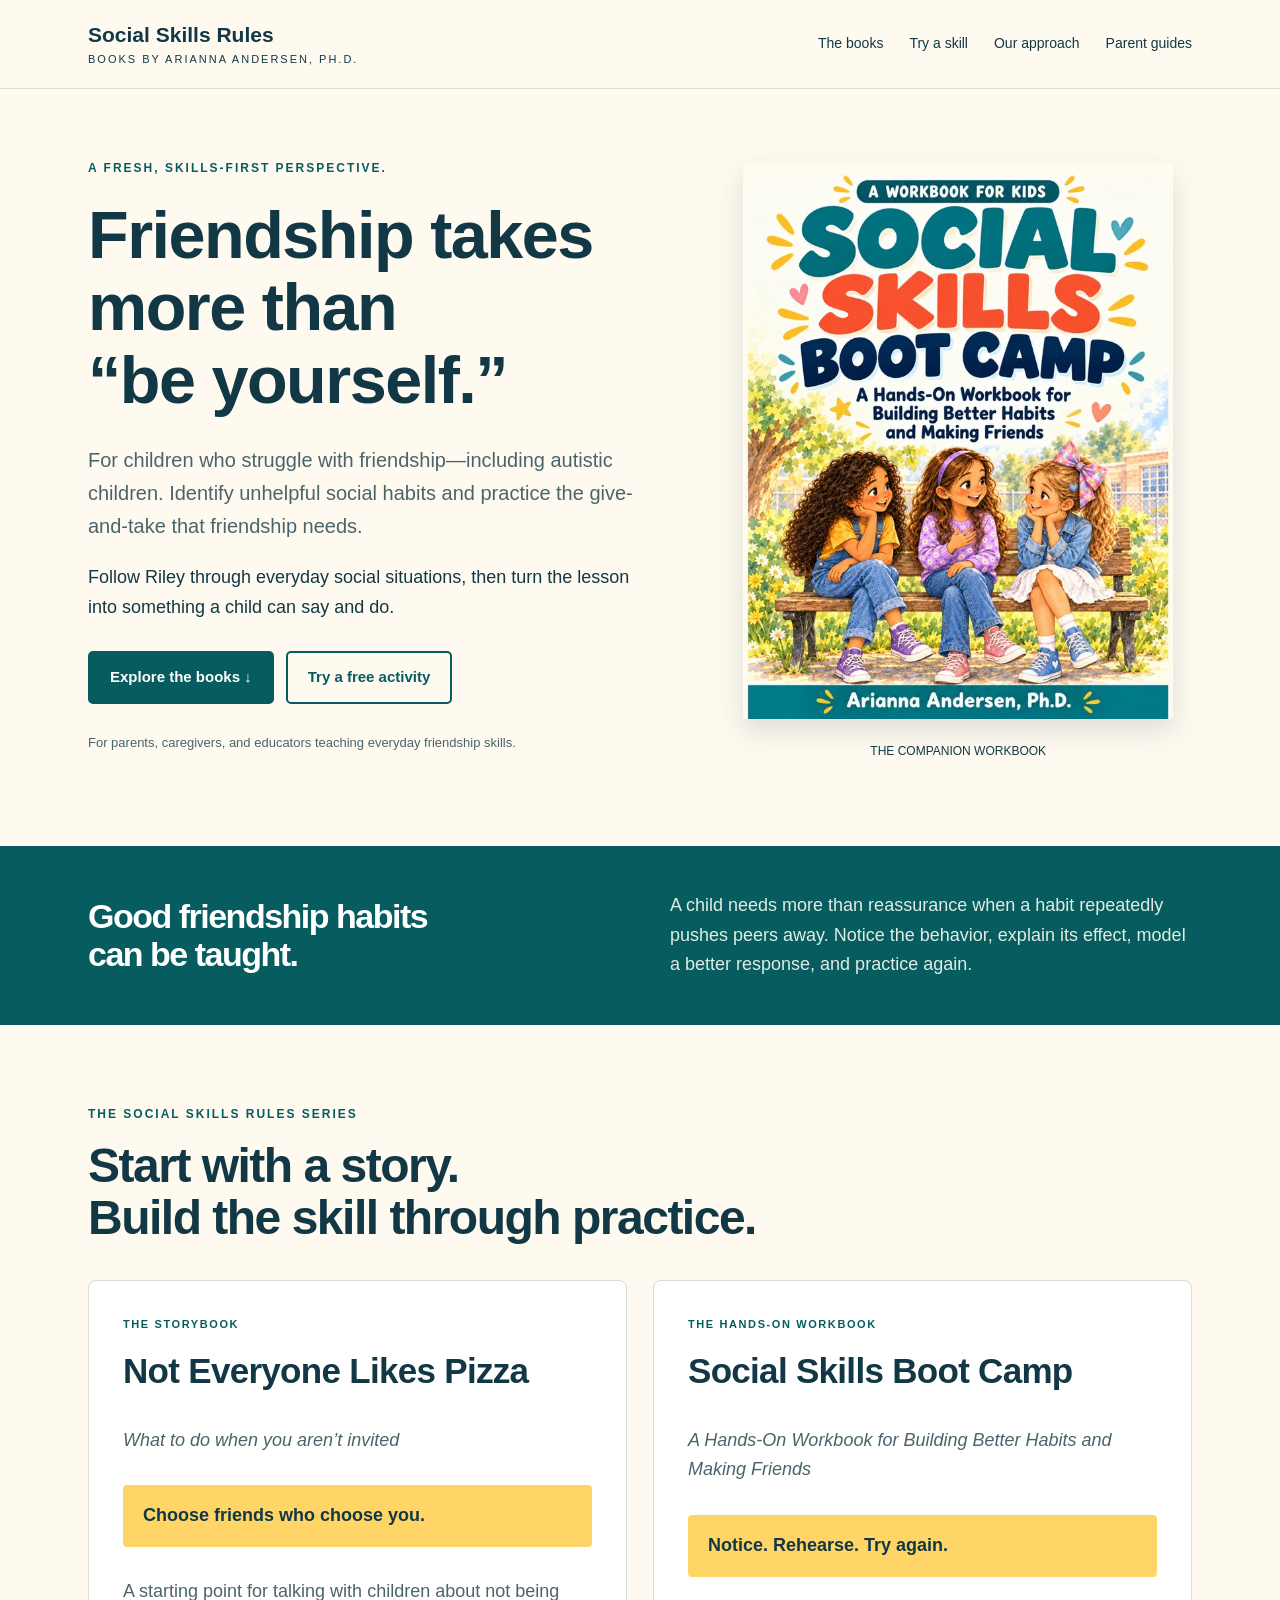
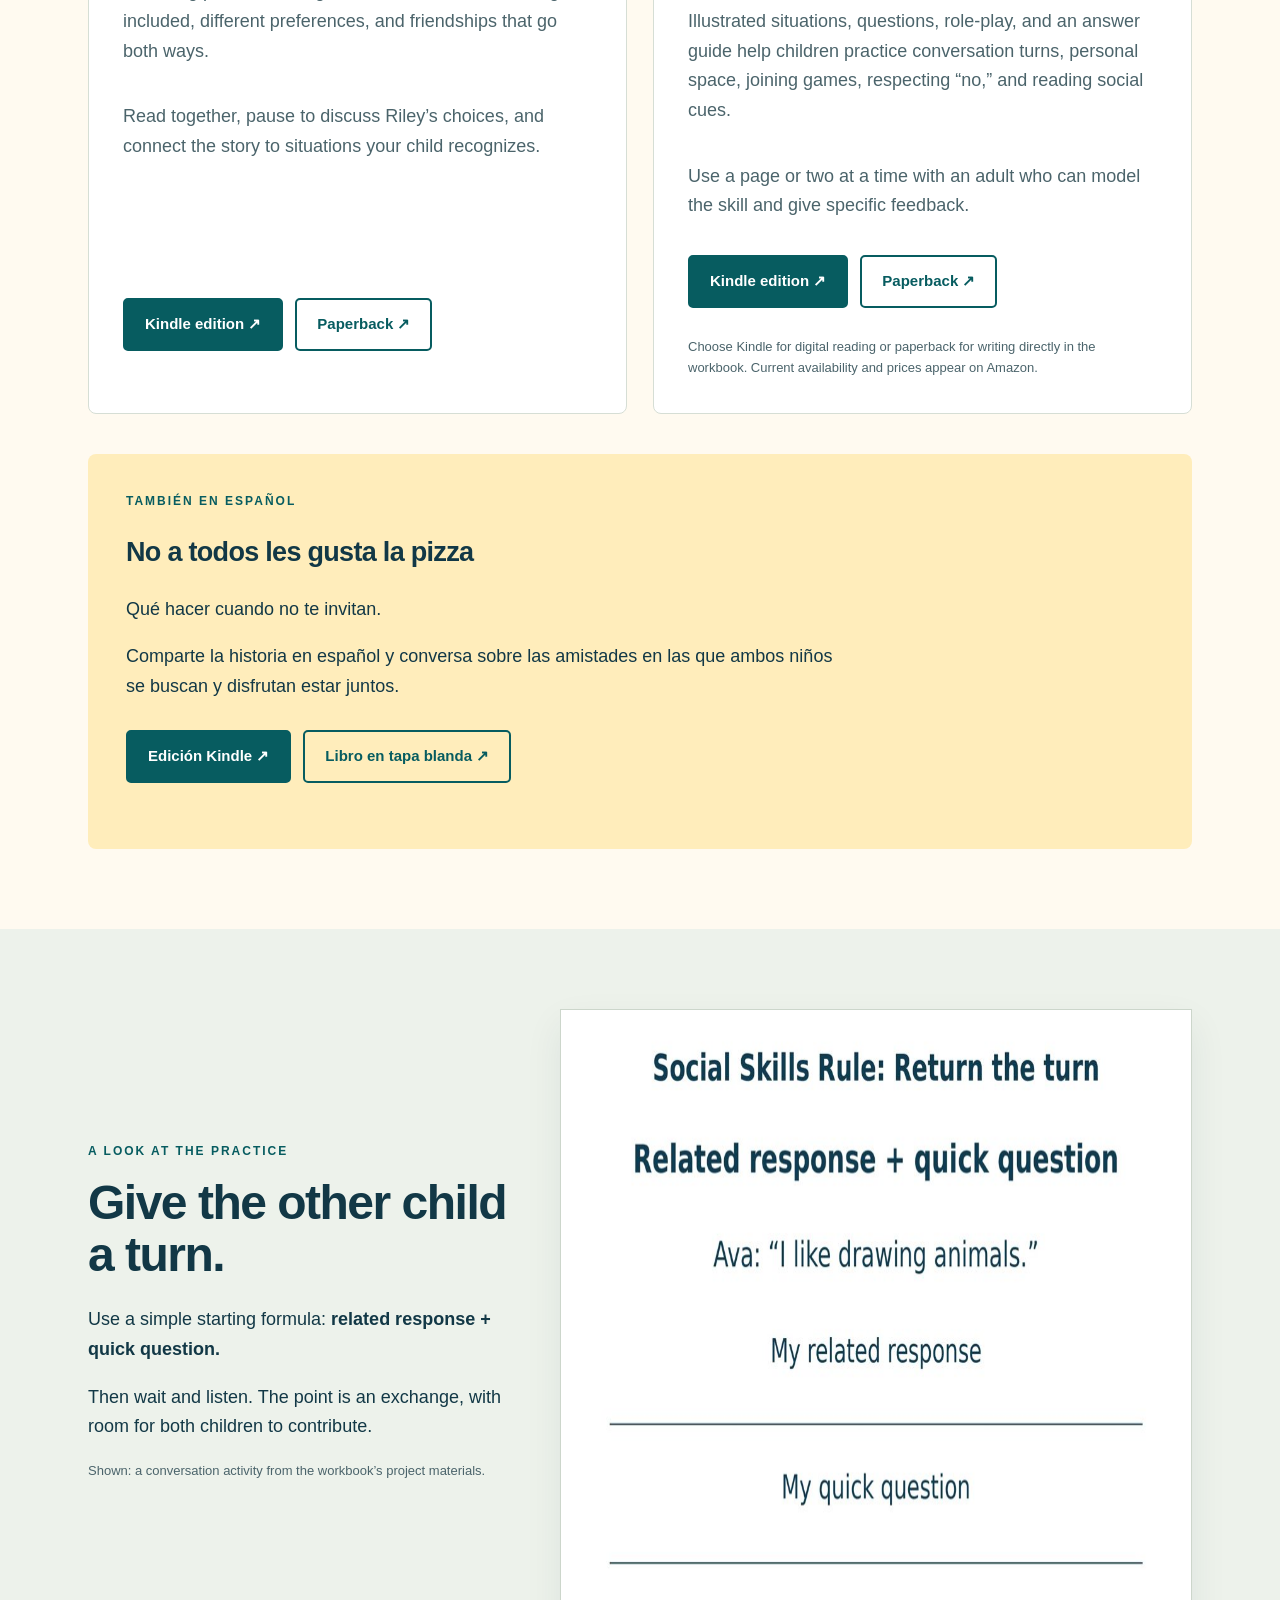
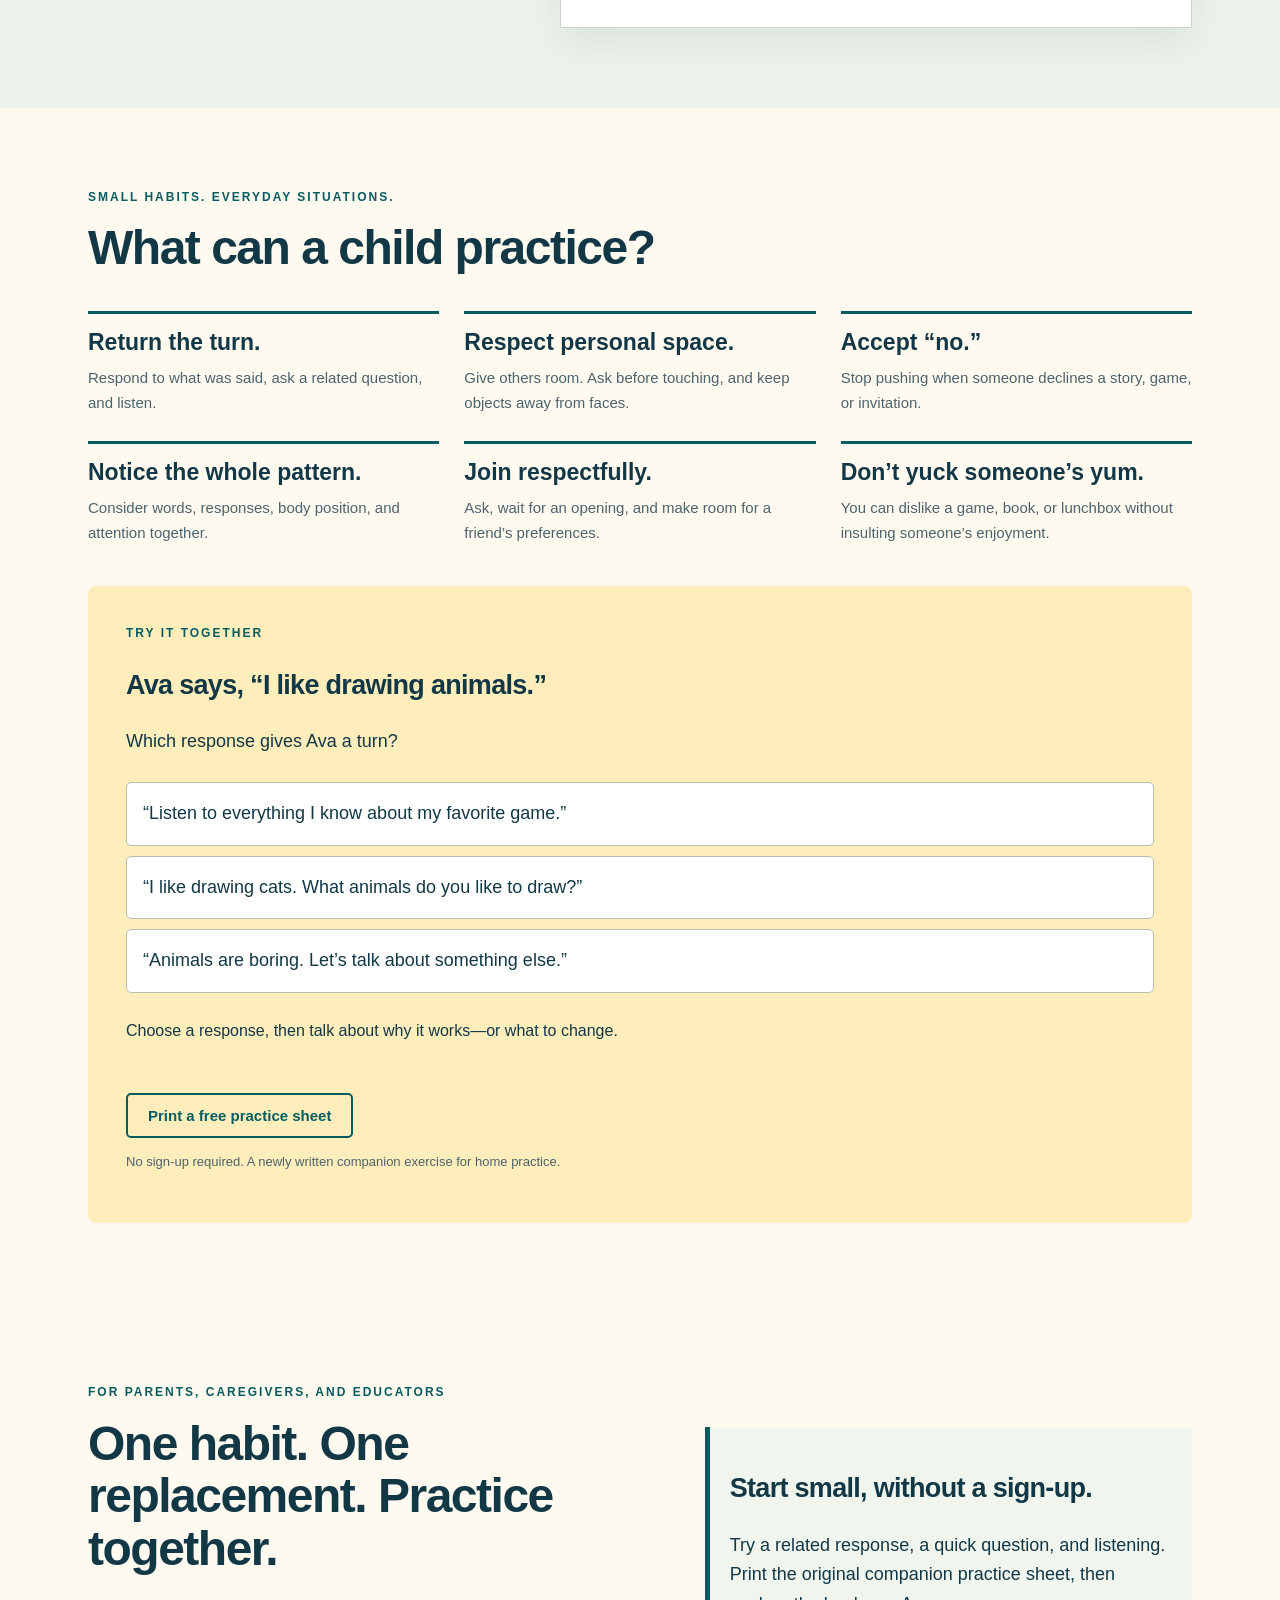
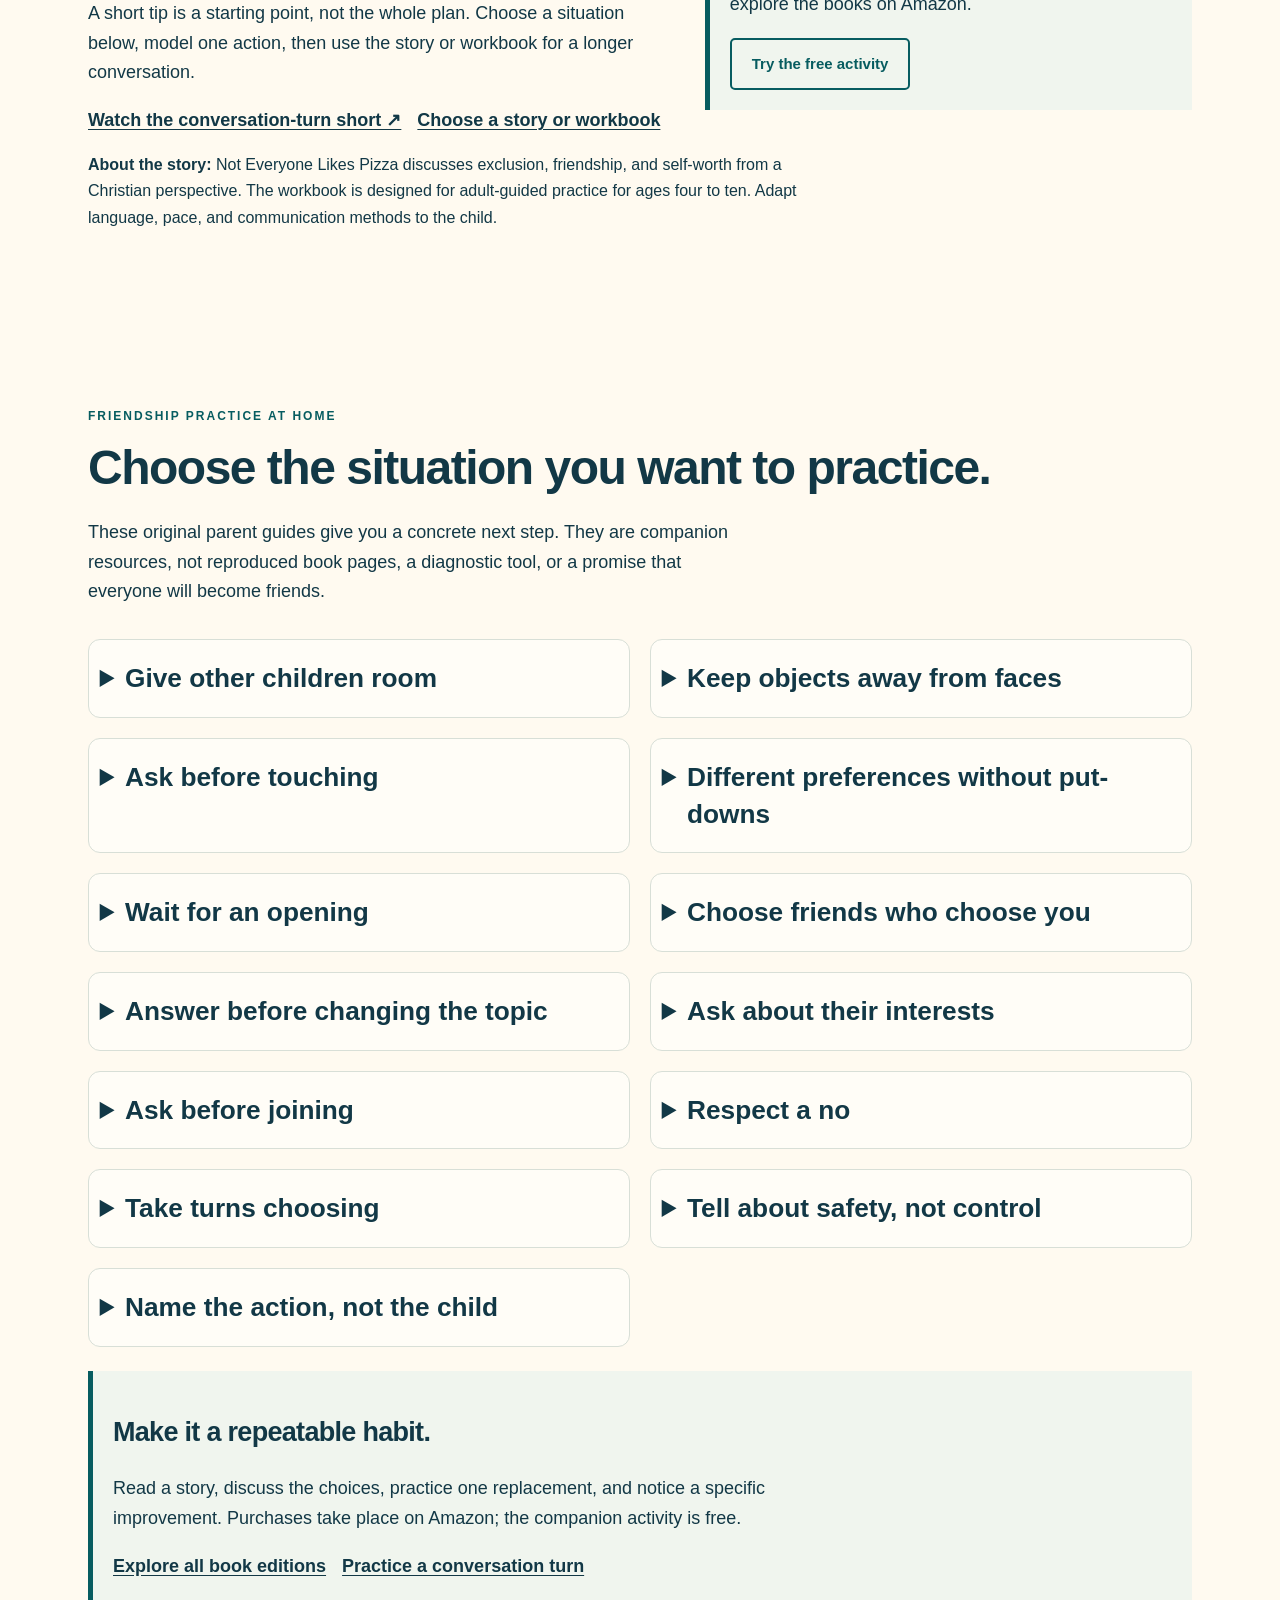
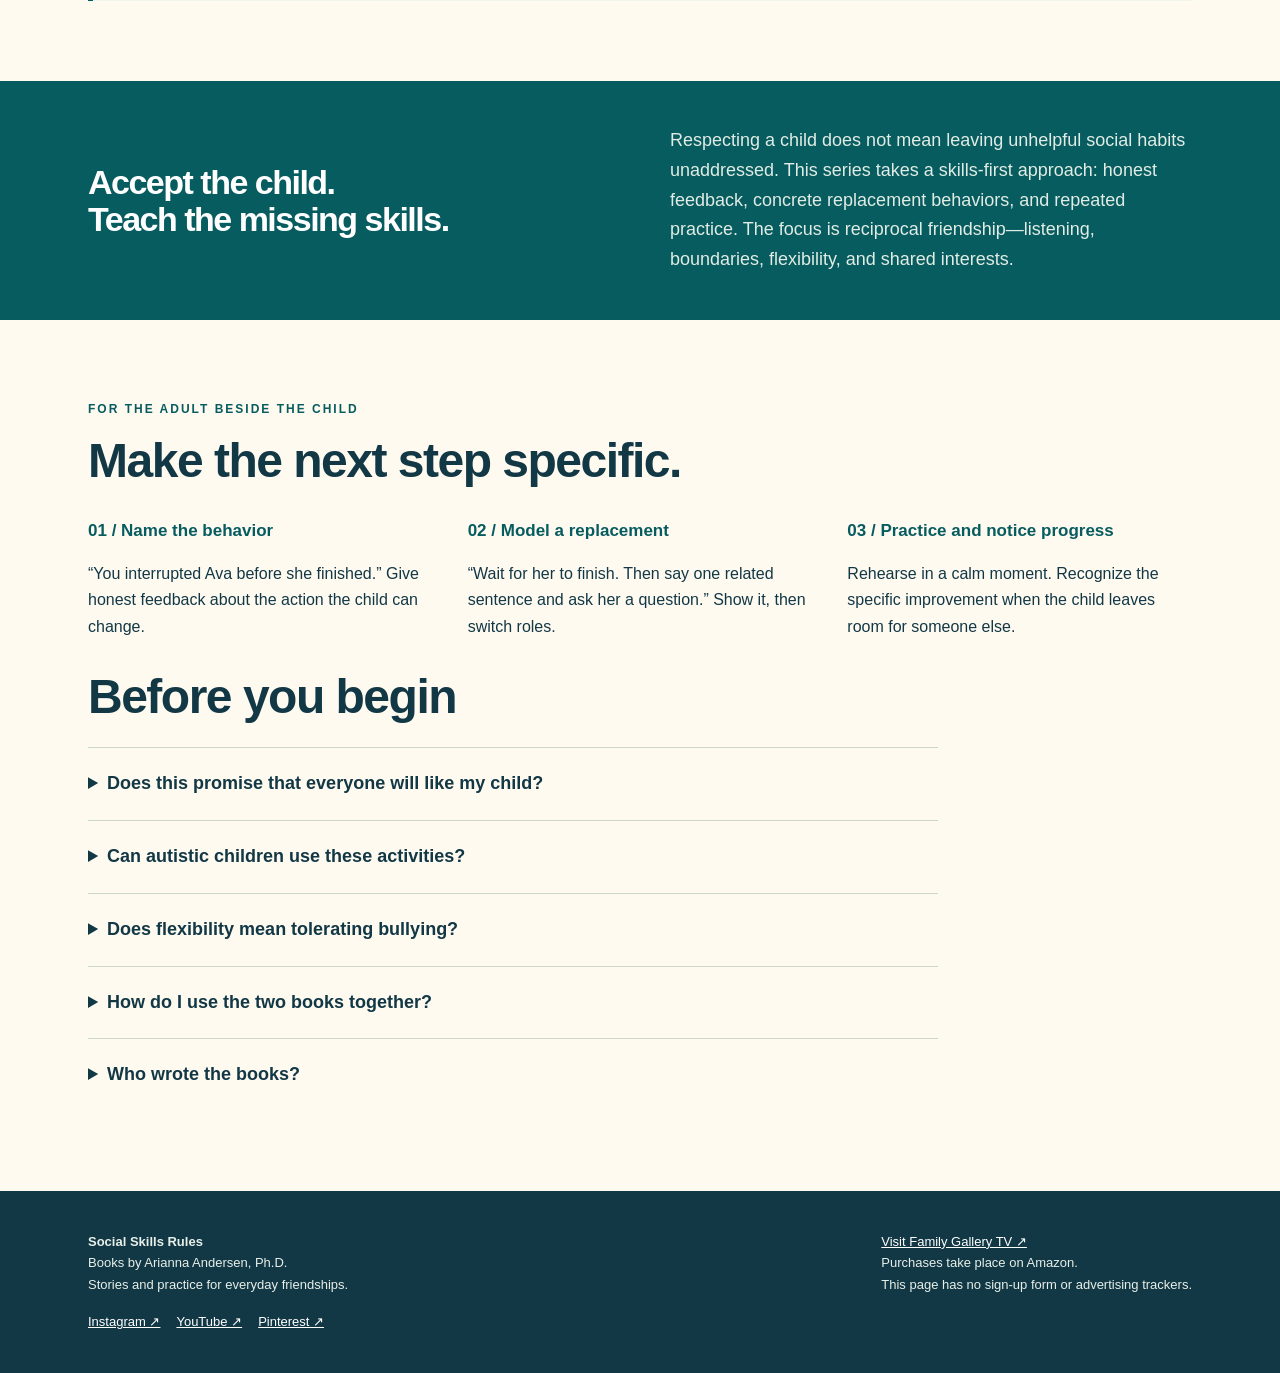
==== index.html @ 5ab5b6e1 "Migrate complete book website and campaign assets to GitHub Pages" ====
<!doctype html><html lang="en"><head><meta charset="utf-8"><meta name="viewport" content="width=device-width,initial-scale=1"><title>Social Skills Books &amp; Activities for Kids | Social Skills Rules</title><meta name="description" content="Friendship stories and practical social skills activities for families. Explore Not Everyone Likes Pizza, Social Skills Boot Camp, and free parent practice."><meta name="theme-color" content="#075c60"><style>
:root{--ink:#123846;--teal:#075c60;--paper:#fffaf0;--gold:#ffd568;--coral:#db5536;--muted:#4b646b}*{box-sizing:border-box}html{scroll-behavior:smooth;scroll-padding-top:90px}body{margin:0;background:var(--paper);color:var(--ink);font:18px/1.65 Arial,sans-serif}a{color:inherit}a:focus-visible,button:focus-visible,summary:focus-visible{outline:3px solid var(--coral);outline-offset:5px}.skip{position:absolute;top:-70px}.skip:focus{top:10px;background:white;z-index:5}header{border-bottom:1px solid #d8dfd7;background:var(--paper)}nav,.wrap{max-width:1160px;margin:auto;padding:0 28px}nav{display:flex;align-items:center;justify-content:space-between;gap:20px;min-height:88px}.brand{font-weight:800;text-decoration:none;font-size:21px;line-height:1.15}.brand small{display:block;font-size:11px;letter-spacing:2px;margin-top:6px;font-weight:400}.links{display:flex;gap:26px;font-size:14px}.links a{text-decoration:none}.hero{display:grid;grid-template-columns:1.1fr .9fr;gap:65px;align-items:center;padding-top:70px;padding-bottom:80px}.eyebrow{text-transform:uppercase;letter-spacing:2px;font-size:12px;font-weight:bold;color:var(--teal)}h1,h2,h3{line-height:1.09;letter-spacing:-1.5px}h1{font-size:clamp(45px,5.2vw,72px);margin:20px 0 28px;max-width:650px}h2{font-size:clamp(32px,4vw,48px);margin:15px 0 24px}h3{font-size:27px;letter-spacing:-.7px}p{max-width:720px}.intro{color:var(--muted);font-size:20px}.actions{display:flex;gap:12px;flex-wrap:wrap;margin:28px 0}.button{display:inline-block;background:var(--teal);color:white;border:2px solid var(--teal);border-radius:5px;padding:12px 20px;text-decoration:none;font-size:15px;font-weight:bold;cursor:pointer}.button.secondary{background:transparent;color:var(--teal)}.hero-art{width:100%;max-width:430px;justify-self:center;padding:0;background:transparent}.hero-art img{display:block;width:100%;height:auto;object-fit:contain;box-shadow:0 12px 28px #173d4726;border-radius:3px}.caption{font-size:12px;text-align:center;margin-top:23px}.band{background:var(--teal);color:white;padding:45px 0}.band .wrap{display:grid;grid-template-columns:1fr 1fr;gap:60px;align-items:center}.band h2{font-size:34px;margin:0}.band p{margin:0;color:#e1ece4}.section{padding-top:80px;padding-bottom:80px}.book-grid{display:grid;grid-template-columns:1fr 1fr;gap:26px;margin-top:36px}.book{background:white;border:1px solid #d6ded5;border-radius:8px;padding:34px;display:flex;flex-direction:column}.book .tag{font-size:11px;text-transform:uppercase;letter-spacing:1.6px;font-weight:bold;color:var(--teal)}.book h3{font-size:35px;margin:18px 0}.book p{color:var(--muted)}.book .actions{margin-top:auto;padding-top:16px}.note{font-size:13px;color:var(--muted)}.story-mark{background:var(--gold);border-radius:4px;padding:16px 20px;color:var(--ink);font-weight:bold;margin:12px 0}.preview{background:#edf2eb}.preview-grid{display:grid;grid-template-columns:.8fr 1.2fr;gap:50px;align-items:center}.preview img{width:100%;border:1px solid #ccd6cb;box-shadow:0 15px 35px #12384613}.rules{display:grid;grid-template-columns:repeat(3,1fr);gap:25px;margin-top:36px}.rule{border-top:3px solid var(--teal);padding-top:15px}.rule b{font-size:23px;line-height:1.2;display:block}.rule span{display:block;font-size:15px;color:var(--muted);margin-top:10px}.practice{background:#ffedbb;border-radius:8px;padding:38px;margin-top:40px}.choices{display:grid;gap:10px;margin:25px 0}.choices button{text-align:left;background:white;border:1px solid #b6bfae;border-radius:5px;padding:16px;color:var(--ink);font:inherit;cursor:pointer}.choices button[aria-pressed=true]{border:2px solid var(--teal);background:#eff7ee}.feedback{min-height:75px;font-size:16px;max-width:850px}.steps{display:grid;grid-template-columns:repeat(3,1fr);gap:35px;margin-top:30px}.steps strong{display:block;color:var(--teal);font-size:17px}.steps p{font-size:16px}.faq{max-width:850px}details{border-top:1px solid #cdd7cb;padding:21px 0}summary{font-weight:bold;cursor:pointer}details p{font-size:16px;color:var(--muted)}footer{background:#123846;color:#e8efe8;padding:40px 0;font-size:13px}footer a{color:white}.footer-row{display:flex;justify-content:space-between;gap:30px}.print-sheet{display:none}@media(max-width:760px){nav{min-height:90px;align-items:flex-start;padding-top:20px;padding-bottom:20px;flex-direction:column;gap:16px}.links{gap:20px}.hero{grid-template-columns:1fr;gap:40px;padding-top:38px;padding-bottom:50px}.hero-art{max-width:340px;margin:auto;padding:0}.band .wrap,.book-grid,.preview-grid,.steps{grid-template-columns:1fr;gap:25px}.rules{grid-template-columns:1fr 1fr}.section{padding-top:50px;padding-bottom:50px}.book{padding:26px}.practice{padding:24px}.footer-row{flex-direction:column}h1{font-size:47px}}@media(prefers-reduced-motion:reduce){html{scroll-behavior:auto}}@media print{body>*{display:none!important}.print-sheet{display:block!important;font-size:15px;color:black;padding:25px}.print-sheet h1{font-size:30px}.line{border-bottom:1px solid black;height:50px}.print-sheet h2{font-size:22px}}
</style><link rel="canonical" href="https://books.familygallerytv.com/">
<meta name="robots" content="index,follow,max-image-preview:large">
<meta property="og:type" content="website"><meta property="og:title" content="Social Skills Rules | Friendship books and practice">
<meta property="og:description" content="Stories, concrete friendship habits, and free adult-guided practice. Books by Arianna Andersen.">
<meta property="og:url" content="https://books.familygallerytv.com/">
<meta property="og:image" content="https://raw.githubusercontent.com/ArianaAnderson/the-family-gallery/main/book-series-site/assets/social-card.jpg">
<meta name="twitter:card" content="summary_large_image"><meta name="twitter:title" content="Social Skills Rules">
<meta name="twitter:description" content="Friendship stories, a hands-on workbook, and free practice for families.">
<meta name="twitter:image" content="https://raw.githubusercontent.com/ArianaAnderson/the-family-gallery/main/book-series-site/assets/social-card.jpg">
<script type="application/ld+json">{"@context":"https://schema.org","@graph":[{"@type":"CollectionPage","@id":"https://books.familygallerytv.com/#collection","url":"https://books.familygallerytv.com/","name":"Social Skills Rules","description":"Stories and adult-guided friendship practice by Arianna Andersen.","inLanguage":"en","hasPart":[{"@id":"https://books.familygallerytv.com/#story-book"},{"@id":"https://books.familygallerytv.com/#workbook-book"},{"@id":"https://books.familygallerytv.com/#spanish-book"}]},{"@type":"Person","@id":"https://books.familygallerytv.com/#author","name":"Arianna Andersen"},{"@type":"Book","@id":"https://books.familygallerytv.com/#story-book","name":"Not Everyone Likes Pizza: What to do when you aren’t invited","inLanguage":"en","author":{"@id":"https://books.familygallerytv.com/#author"},"url":"https://www.amazon.com/dp/B0HN8TX1Z5","isPartOf":{"@id":"https://books.familygallerytv.com/#collection"}},{"@type":"Book","@id":"https://books.familygallerytv.com/#workbook-book","name":"Social Skills Boot Camp","inLanguage":"en","author":{"@id":"https://books.familygallerytv.com/#author"},"url":"https://www.amazon.com/dp/B0HNTRT4DF","isPartOf":{"@id":"https://books.familygallerytv.com/#collection"}},{"@type":"Book","@id":"https://books.familygallerytv.com/#spanish-book","name":"No a todos les gusta la pizza: Qué hacer cuando no te invitan.","inLanguage":"es","author":{"@id":"https://books.familygallerytv.com/#author"},"url":"https://www.amazon.com/dp/B0HNCX178S","isPartOf":{"@id":"https://books.familygallerytv.com/#collection"}}]}</script><style>
 :root{--line:#d8dfd7;--white:#fffdf7;--campaign-small:clamp(.875rem,.8rem + .35vw,1rem);--campaign-base:clamp(1rem,.95rem + .25vw,1.125rem);--campaign-heading:clamp(1.2rem,1rem + .8vw,1.65rem);--campaign-gap:1.25rem}
 .guide-grid{display:grid;grid-template-columns:repeat(2,minmax(0,1fr));gap:var(--campaign-gap);margin-top:2rem}
 .parent-guide{border:1px solid var(--line);border-radius:12px;background:var(--white);padding:var(--campaign-gap);scroll-margin-top:7rem}
 .parent-guide summary{cursor:pointer;font-weight:800;font-size:var(--campaign-heading);line-height:1.4;list-style-position:outside;margin-left:1rem}
 .parent-guide p{font-size:var(--campaign-base);line-height:1.75}.guide-links{display:flex;gap:1rem;flex-wrap:wrap;align-items:center}
 .guide-links a{font-weight:700;text-decoration:underline;text-underline-offset:3px}.social-links{display:flex;gap:1rem;flex-wrap:wrap;margin-top:1rem}
 .discovery-intro{max-width:66ch}.discovery-panel{border-left:5px solid var(--teal);padding:1.25rem;background:#f0f5ee;margin-top:1.5rem}
 .faith-note{font-size:var(--campaign-small);line-height:1.65;margin-top:1rem}.guide-index{display:flex;gap:.6rem;flex-wrap:wrap;margin:1.5rem 0}
 .guide-index a{font-size:var(--campaign-small);text-decoration:underline}.video-resource{display:grid;grid-template-columns:1.2fr 1fr;gap:2rem;align-items:start}
 @media(max-width:700px){.guide-grid,.video-resource{grid-template-columns:1fr}.parent-guide{scroll-margin-top:2rem}}
 @media print{#parent-guides,#watch-practice,.social-links{display:none!important}}
 </style></head><body><a href="#main" class="skip">Skip to content</a><header><nav aria-label="Main navigation"><a href="#" class="brand">Social Skills Rules<small>BOOKS BY ARIANNA ANDERSEN, PH.D.</small></a><div class="links"><a href="#books">The books</a><a href="#practice">Try a skill</a><a href="#approach">Our approach</a><a href="#parent-guides">Parent guides</a></div></nav></header><main id="main"><div class="wrap hero"><div><div class="eyebrow">A fresh, skills-first perspective.</div><h1>Friendship takes<br>more than<br>“be yourself.”</h1><p class="intro">For children who struggle with friendship—including autistic children. Identify unhelpful social habits and practice the give-and-take that friendship needs.</p><p>Follow Riley through everyday social situations, then turn the lesson into something a child can say and do.</p><div class="actions"><a class="button" href="#books">Explore the books ↓</a><a class="button secondary" href="#practice">Try a free activity</a></div><p class="note">For parents, caregivers, and educators teaching everyday friendship skills.</p></div><div class="hero-art"><img src="[data-uri]" width="650" height="841" alt="Social Skills Boot Camp cover: Riley sits on a bench between two smiling friends."><div class="caption">THE COMPANION WORKBOOK</div></div></div><section class="band" aria-labelledby="belief"><div class="wrap"><h2 id="belief">Good friendship habits<br>can be taught.</h2><p>A child needs more than reassurance when a habit repeatedly pushes peers away. Notice the behavior, explain its effect, model a better response, and practice again.</p></div></section><section class="wrap section" id="books"><div class="eyebrow">The Social Skills Rules series</div><h2>Start with a story.<br>Build the skill through practice.</h2><div class="book-grid"><article class="book"><span class="tag">The storybook</span><h3>Not Everyone Likes Pizza</h3><p><em>What to do when you aren’t invited</em></p><div class="story-mark">Choose friends who choose you.</div><p>A starting point for talking with children about not being included, different preferences, and friendships that go both ways.</p><p>Read together, pause to discuss Riley’s choices, and connect the story to situations your child recognizes.</p><div class="actions"><a class="button" href="https://www.amazon.com/dp/B0HN83W1PB" target="_blank" rel="noopener">Kindle edition ↗</a><a class="button secondary" href="https://www.amazon.com/dp/B0HN8TX1Z5" target="_blank" rel="noopener">Paperback ↗</a></div></article><article class="book"><span class="tag">The hands-on workbook</span><h3>Social Skills Boot Camp</h3><p><em>A Hands-On Workbook for Building Better Habits and Making Friends</em></p><div class="story-mark">Notice. Rehearse. Try again.</div><p>Illustrated situations, questions, role-play, and an answer guide help children practice conversation turns, personal space, joining games, respecting “no,” and reading social cues.</p><p>Use a page or two at a time with an adult who can model the skill and give specific feedback.</p><div class="actions"><a class="button" href="https://www.amazon.com/dp/B0HNTVML7V" target="_blank" rel="noopener">Kindle edition ↗</a><a class="button secondary" href="https://www.amazon.com/dp/B0HNTRT4DF" target="_blank" rel="noopener">Paperback ↗</a></div><span class="note">Choose Kindle for digital reading or paperback for writing directly in the workbook. Current availability and prices appear on Amazon.</span></article></div><div class="practice" lang="es"><div class="eyebrow">También en español</div><h3>No a todos les gusta la pizza</h3><p>Qué hacer cuando no te invitan.</p><p>Comparte la historia en español y conversa sobre las amistades en las que ambos niños se buscan y disfrutan estar juntos.</p><div class="actions"><a class="button" href="https://www.amazon.com/dp/B0HN8VNMPP" target="_blank" rel="noopener">Edición Kindle ↗</a><a class="button secondary" href="https://www.amazon.com/dp/B0HNCX178S" target="_blank" rel="noopener">Libro en tapa blanda ↗</a></div></div></section><section class="preview section"><div class="wrap preview-grid"><div><div class="eyebrow">A look at the practice</div><h2>Give the other child a turn.</h2><p>Use a simple starting formula: <strong>related response + quick question.</strong></p><p>Then wait and listen. The point is an exchange, with room for both children to contribute.</p><p class="note">Shown: a conversation activity from the workbook’s project materials.</p></div><img src="[data-uri]" width="1000" height="619" loading="lazy" alt="Conversation worksheet asks the child to give a related response and a quick question after Ava says she likes drawing animals."></div></section><section class="wrap section" id="practice"><div class="eyebrow">Small habits. Everyday situations.</div><h2>What can a child practice?</h2><div class="rules"><div class="rule"><b>Return the turn.</b><span>Respond to what was said, ask a related question, and listen.</span></div><div class="rule"><b>Respect personal space.</b><span>Give others room. Ask before touching, and keep objects away from faces.</span></div><div class="rule"><b>Accept “no.”</b><span>Stop pushing when someone declines a story, game, or invitation.</span></div><div class="rule"><b>Notice the whole pattern.</b><span>Consider words, responses, body position, and attention together.</span></div><div class="rule"><b>Join respectfully.</b><span>Ask, wait for an opening, and make room for a friend’s preferences.</span></div><div class="rule"><b>Don’t yuck someone’s yum.</b><span>You can dislike a game, book, or lunchbox without insulting someone’s enjoyment.</span></div></div><div class="practice"><div class="eyebrow">Try it together</div><h3>Ava says, “I like drawing animals.”</h3><p>Which response gives Ava a turn?</p><div class="choices" role="group" aria-label="Choose Riley’s response"><button data-answer="0" aria-pressed="false">“Listen to everything I know about my favorite game.”</button><button data-answer="1" aria-pressed="false">“I like drawing cats. What animals do you like to draw?”</button><button data-answer="2" aria-pressed="false">“Animals are boring. Let’s talk about something else.”</button></div><div class="feedback" aria-live="polite">Choose a response, then talk about why it works—or what to change.</div><button class="button secondary" id="print">Print a free practice sheet</button><p class="note">No sign-up required. A newly written companion exercise for home practice.</p></div></section><section class="wrap section" id="watch-practice"><div class="eyebrow">For parents, caregivers, and educators</div><div class="video-resource"><div><h2>One habit. One replacement. Practice together.</h2><p>A short tip is a starting point, not the whole plan. Choose a situation below, model one action, then use the story or workbook for a longer conversation.</p><div class="guide-links"><a href="https://youtube.com/shorts/lOI_0Uhje9Y" target="_blank" rel="noopener">Watch the conversation-turn short ↗</a><a href="#books">Choose a story or workbook</a></div></div><div class="discovery-panel"><h3>Start small, without a sign-up.</h3><p>Try a related response, a quick question, and listening. Print the original companion practice sheet, then explore the books on Amazon.</p><a class="button secondary" href="#practice">Try the free activity</a></div></div><p class="faith-note"><strong>About the story:</strong> Not Everyone Likes Pizza discusses exclusion, friendship, and self-worth from a Christian perspective. The workbook is designed for adult-guided practice for ages four to ten. Adapt language, pace, and communication methods to the child.</p></section>
<section class="wrap section" id="parent-guides"><div class="eyebrow">Friendship practice at home</div><h2>Choose the situation you want to practice.</h2><p class="discovery-intro">These original parent guides give you a concrete next step. They are companion resources, not reproduced book pages, a diagnostic tool, or a promise that everyone will become friends.</p><div class="guide-grid"><details class="parent-guide" id="habit-personal-space"><summary>Give other children room</summary><p>A child may be excited to join a conversation and not notice how close they have moved. Start with one concrete action: step back and leave comfortable room. Ask the other person whether the distance is okay, and respect their answer. Practice with an adult rather than waiting until another child is upset. Different people need different amounts of space; the goal is responding respectfully, not measuring everyone against one rigid distance.</p><p><strong>Practice one action:</strong> Step back and leave comfortable room. If they move away, respect the extra space.</p><div class="guide-links"><a href="#practice">Try the free practice activity</a><a href="https://www.amazon.com/dp/B0HNTRT4DF" target="_blank" rel="noopener">Explore the workbook on Amazon ↗</a></div></details><details class="parent-guide" id="habit-objects-away-from-faces"><summary>Keep objects away from faces</summary><p>When children are excited to share, the object can arrive before the question. Rehearse a different sequence: keep the object back, ask whether the other person wants to see it, and pause. An adult can model both an interested answer and a polite refusal. Respect either response. For objects that could hurt or startle someone, put safety first and get adult help when needed.</p><p><strong>Practice one action:</strong> Hold it at a comfortable distance. Ask if they want to see it, then wait.</p><div class="guide-links"><a href="#practice">Try the free practice activity</a><a href="https://www.amazon.com/dp/B0HNTRT4DF" target="_blank" rel="noopener">Explore the workbook on Amazon ↗</a></div></details><details class="parent-guide" id="habit-ask-before-touching"><summary>Ask before touching</summary><p>Friendly intentions do not remove another person’s choice about touch. Practice asking before a hug, holding hands, or touching belongings that someone is using. Model accepting either answer without arguing. Offer an alternative greeting such as a wave, and make clear that the child’s own boundary matters too. The exercise is about consent and respect, not persuading someone to accept contact.</p><p><strong>Practice one action:</strong> Ask before touching and respect the answer. A wave or a hello can be enough.</p><div class="guide-links"><a href="#practice">Try the free practice activity</a><a href="https://www.amazon.com/dp/B0HNTRT4DF" target="_blank" rel="noopener">Explore the workbook on Amazon ↗</a></div></details><details class="parent-guide" id="habit-different-preferences"><summary>Different preferences without put-downs</summary><p>Having different preferences is ordinary. Putting down another person’s enjoyment is a different action. Compare “That is not my favorite” with “That is stupid,” then ask how each might feel. Practice one respectful response and one genuine question. Do not make a child pretend to enjoy something; the replacement is respectful curiosity and taking turns, not forced agreement.</p><p><strong>Practice one action:</strong> State your preference without insulting theirs. Ask what they like about it.</p><div class="guide-links"><a href="#practice">Try the free practice activity</a><a href="https://www.amazon.com/dp/B0HNTRT4DF" target="_blank" rel="noopener">Explore the workbook on Amazon ↗</a></div></details><details class="parent-guide" id="habit-waiting-to-speak"><summary>Wait for an opening</summary><p>A child can have an interesting idea and still need to wait for an opening. Model a short pause, a response related to the current topic, and a request for a turn. Keep the first practice brief and let the adult demonstrate mistakes too. Distinguish ordinary conversation from urgent needs: danger, pain, or a safety concern should not wait for a perfect opening.</p><p><strong>Practice one action:</strong> Pause until they finish, respond to what they said, and then ask for a turn.</p><div class="guide-links"><a href="#practice">Try the free practice activity</a><a href="https://www.amazon.com/dp/B0HNTRT4DF" target="_blank" rel="noopener">Explore the workbook on Amazon ↗</a></div></details><details class="parent-guide" id="habit-reciprocal-friendships"><summary>Choose friends who choose you</summary><p>Start by listening to the hurt instead of rushing to fix it. One missed invitation does not tell the whole story, so look at repeated patterns: shared invitations, willing play, listening, and care. Help the child consider another willing friend or a safe activity. Not Everyone Likes Pizza approaches exclusion and self-worth from a Christian perspective. Repeated cruelty, threats, or bullying require responsible adult support.</p><p><strong>Practice one action:</strong> Notice willing friends and put effort into relationships that go both ways.</p><div class="guide-links"><a href="#practice">Try the free practice activity</a><a href="https://www.amazon.com/dp/B0HN8TX1Z5" target="_blank" rel="noopener">Explore the story on Amazon ↗</a></div></details><details class="parent-guide" id="habit-answer-the-question"><summary>Answer before changing the topic</summary><p>A related question is useful only if there is also room to answer it. Model responding to what the other person actually asked before introducing another topic. Switch roles, and let the child choose how to communicate. Keep feedback specific: “You answered my question” or “You stayed with what I said.” There can be several helpful responses, not one script to memorize.</p><p><strong>Practice one action:</strong> Answer what was asked, add a related response, and leave room for another turn.</p><div class="guide-links"><a href="#practice">Try the free practice activity</a><a href="https://www.amazon.com/dp/B0HNTRT4DF" target="_blank" rel="noopener">Explore the workbook on Amazon ↗</a></div></details><details class="parent-guide" id="habit-ask-about-their-interests"><summary>Ask about their interests</summary><p>A child does not need to share every interest to show curiosity. Choose one detail the other person mentioned, ask a genuine question, and listen. Model a related response rather than a rapid series of questions. Take turns choosing the topic so both people’s interests matter. This practice supports participation without demanding a single personality or performance style.</p><p><strong>Practice one action:</strong> Ask about their interest, listen to the answer, and respond before switching topics.</p><div class="guide-links"><a href="#practice">Try the free practice activity</a><a href="https://www.amazon.com/dp/B0HNTRT4DF" target="_blank" rel="noopener">Explore the workbook on Amazon ↗</a></div></details><details class="parent-guide" id="habit-join-a-game"><summary>Ask before joining</summary><p>Practice the whole sequence, not just the opener: ask to join, wait, and find out how the game is being played. An invitation is not permission to take over the rules. Model accepting a no without repeated pressure and looking for another safe activity or willing playmate. Adults should address bullying and unsafe exclusion rather than asking a child to solve every problem alone.</p><p><strong>Practice one action:</strong> Ask to join, wait for the answer, and learn the game’s rules if invited.</p><div class="guide-links"><a href="#practice">Try the free practice activity</a><a href="https://www.amazon.com/dp/B0HNTRT4DF" target="_blank" rel="noopener">Explore the workbook on Amazon ↗</a></div></details><details class="parent-guide" id="habit-respect-no"><summary>Respect a no</summary><p>Use a calm role-play with an adult. One person offers a game; the other politely declines. Rehearse a simple acceptance and another option, then switch roles. Make it clear that respecting a no is different from tolerating threats or unsafe treatment. Children can have boundaries themselves and ask responsible adults for help when needed.</p><p><strong>Practice one action:</strong> Accept the answer and choose another option rather than trying to wear them down.</p><div class="guide-links"><a href="#practice">Try the free practice activity</a><a href="https://www.amazon.com/dp/B0HNTRT4DF" target="_blank" rel="noopener">Explore the workbook on Amazon ↗</a></div></details><details class="parent-guide" id="habit-flexible-play"><summary>Take turns choosing</summary><p>Choose two safe activities that both people are willing to consider. Practice making a shared plan or taking turns selecting one. An adult can model changing a plan and calmly hearing a different preference. Do not frame flexibility as doing anything someone asks: health, safety, sensory needs, and personal boundaries remain important. The useful skill is shared decision-making, not forced agreement.</p><p><strong>Practice one action:</strong> Offer safe choices and take turns choosing together.</p><div class="guide-links"><a href="#practice">Try the free practice activity</a><a href="https://www.amazon.com/dp/B0HNTRT4DF" target="_blank" rel="noopener">Explore the workbook on Amazon ↗</a></div></details><details class="parent-guide" id="habit-get-adult-help"><summary>Tell about safety, not control</summary><p>Teach this distinction carefully. The goal is not to silence children or make them responsible for sorting out harm alone. Danger, threats, bullying, injuries, and unsafe secrets deserve adult help. For small, safe disagreements, an adult can coach words and choices instead of putting a child in charge of policing peers. When a child is uncertain or distressed, asking a trusted adult is appropriate.</p><p><strong>Practice one action:</strong> Ask an adult for help with danger, threats, bullying, or a problem you cannot safely handle.</p><div class="guide-links"><a href="#practice">Try the free practice activity</a><a href="https://www.amazon.com/dp/B0HNTRT4DF" target="_blank" rel="noopener">Explore the workbook on Amazon ↗</a></div></details><details class="parent-guide" id="habit-specific-parent-feedback"><summary>Name the action, not the child</summary><p>Choose one action rather than giving a general verdict on the child. Describe what happened, demonstrate a useful alternative, and switch roles. Specific feedback might be “You gave me time to answer” or “You asked about what I said.” Keep the activity short enough to be useful. The books are educational resources and do not promise that a particular exercise will produce a particular friendship outcome.</p><p><strong>Practice one action:</strong> Name one action and model a specific replacement. Then rehearse it together.</p><div class="guide-links"><a href="#practice">Try the free practice activity</a><a href="https://www.amazon.com/dp/B0HNTRT4DF" target="_blank" rel="noopener">Explore the workbook on Amazon ↗</a></div></details></div><div class="discovery-panel"><h3>Make it a repeatable habit.</h3><p>Read a story, discuss the choices, practice one replacement, and notice a specific improvement. Purchases take place on Amazon; the companion activity is free.</p><div class="guide-links"><a href="#books">Explore all book editions</a><a href="#practice">Practice a conversation turn</a></div></div></section><section class="band" id="approach"><div class="wrap"><h2>Accept the child.<br>Teach the missing skills.</h2><p>Respecting a child does not mean leaving unhelpful social habits unaddressed. This series takes a skills-first approach: honest feedback, concrete replacement behaviors, and repeated practice. The focus is reciprocal friendship—listening, boundaries, flexibility, and shared interests.</p></div></section><section class="wrap section"><div class="eyebrow">For the adult beside the child</div><h2>Make the next step specific.</h2><div class="steps"><div><strong>01 / Name the behavior</strong><p>“You interrupted Ava before she finished.” Give honest feedback about the action the child can change.</p></div><div><strong>02 / Model a replacement</strong><p>“Wait for her to finish. Then say one related sentence and ask her a question.” Show it, then switch roles.</p></div><div><strong>03 / Practice and notice progress</strong><p>Rehearse in a calm moment. Recognize the specific improvement when the child leaves room for someone else.</p></div></div><div class="faq"><h2>Before you begin</h2><details><summary>Does this promise that everyone will like my child?</summary><p>No. Friendship depends on both people. These books give adults and children concrete behaviors to discuss and practice; they do not guarantee acceptance or a particular result.</p></details><details><summary>Can autistic children use these activities?</summary><p>Adults can adapt the pace, wording, and practice to the individual child. The focus is on useful participation and reciprocal behavior, with respect for communication and sensory needs. These books are educational resources, not a diagnostic tool or a treatment program.</p></details><details><summary>Does flexibility mean tolerating bullying?</summary><p>No. Trying a safe game that is not your favorite is different from accepting danger, threats, or hurtful treatment. Children should seek adult help when there is danger or bullying.</p></details><details><summary>How do I use the two books together?</summary><p>Read the story and discuss its choices. Then select a related workbook activity, model the response, and practice it together. Keep sessions short enough for useful attention and feedback.</p></details><details><summary>Who wrote the books?</summary><p>Arianna Andersen, Ph.D., is the author of Not Everyone Likes Pizza and Social Skills Boot Camp.</p></details></div></section></main><footer><div class="wrap footer-row"><div><strong>Social Skills Rules</strong><br>Books by Arianna Andersen, Ph.D.<br>Stories and practice for everyday friendships.<div class="social-links"><a href="https://www.instagram.com/socialskillsrules/" target="_blank" rel="noopener">Instagram ↗</a><a href="https://www.youtube.com/@socialskillsrules" target="_blank" rel="noopener">YouTube ↗</a><a href="https://www.pinterest.com/socialskillsrules/" target="_blank" rel="noopener">Pinterest ↗</a></div></div><div><a href="https://familygallerytv.com/">Visit Family Gallery TV ↗</a><br>Purchases take place on Amazon.<br>This page has no sign-up form or advertising trackers.</div></div></footer><div class="print-sheet"><p>SOCIAL SKILLS RULES • FREE COMPANION PRACTICE</p><h1>Return the turn</h1><p><strong>The formula: related response + quick question.</strong> Listen to the answer before you speak again.</p><h2>1. Ava says, “I like drawing animals.”</h2><p>My related response:</p><div class="line"></div><p>My quick question:</p><div class="line"></div><h2>2. Noah says, “I played baseball yesterday.”</h2><p>My related response:</p><div class="line"></div><p>My quick question:</p><div class="line"></div><h2>3. Practice with an adult</h2><p>Switch roles. Did you stay on topic? Did you wait for the answer? Did both people have a turn?</p><p><strong>Adult example:</strong> “I like drawing cats. What animals do you like to draw?” Accept other relevant responses and questions.</p><p>Original companion activity • Arianna Andersen’s Social Skills Rules books<br>Explore the Social Skills Rules books by Arianna Andersen on Amazon.<br>books.familygallerytv.com</p></div><script>const feedback=document.querySelector('.feedback');document.querySelectorAll('[data-answer]').forEach(button=>button.addEventListener('click',()=>{document.querySelectorAll('[data-answer]').forEach(b=>b.setAttribute('aria-pressed','false'));button.setAttribute('aria-pressed','true');feedback.textContent=button.dataset.answer==='1'?'Yes. Riley gives a related response, asks a quick question, and leaves room for Ava to answer. Practice saying it, then listen.':button.dataset.answer==='0'?'Try again. This changes the topic and takes over the conversation. Respond to Ava’s interest first, then give her a turn.':'Try again. This puts down Ava’s interest. Riley can show curiosity without sharing the same favorite activity.'}));document.getElementById('print').addEventListener('click',()=>window.print());</script><script>
 function openCampaignGuide(){const id=location.hash.slice(1);if(!id)return;const target=document.getElementById(id);if(target&&target.matches('details.parent-guide')){target.open=true;target.scrollIntoView({block:'start',behavior:'instant'});}}
 addEventListener('hashchange',openCampaignGuide);addEventListener('DOMContentLoaded',openCampaignGuide);addEventListener('load',openCampaignGuide);
 </script></body></html>
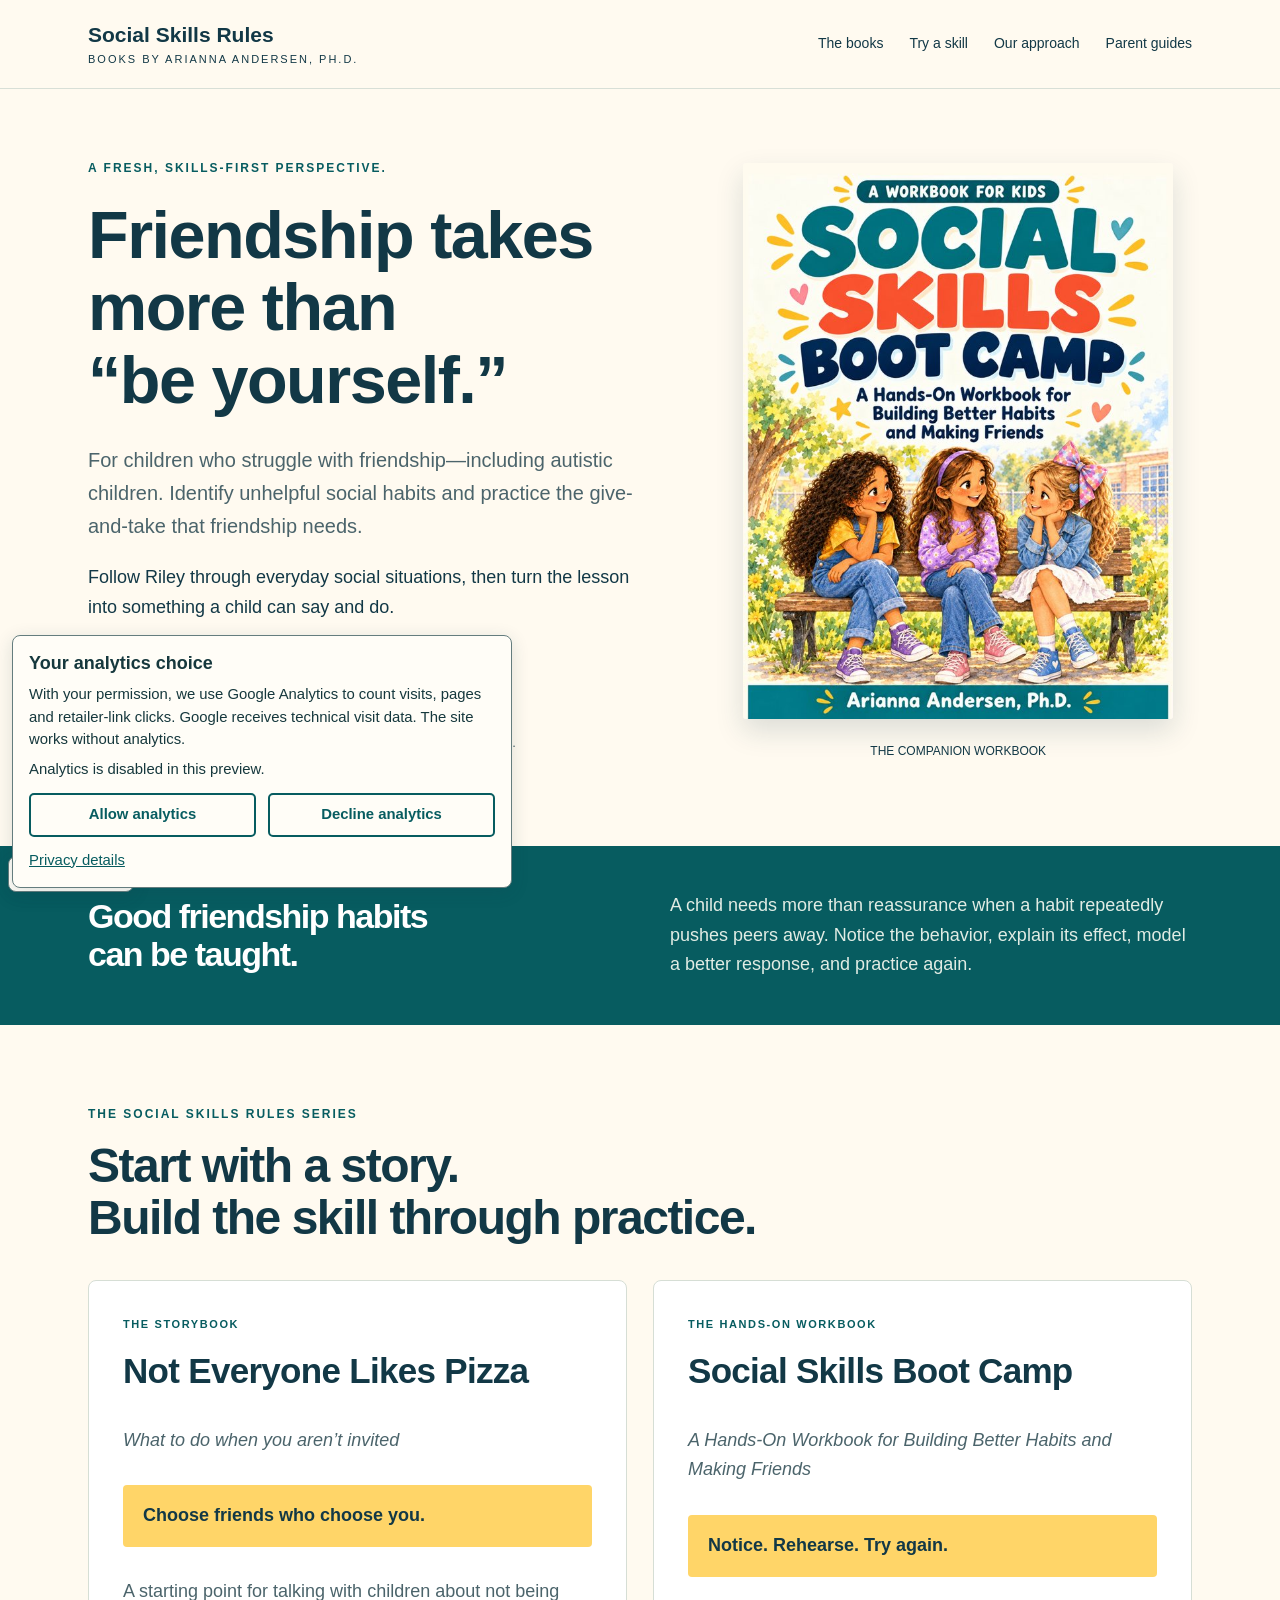
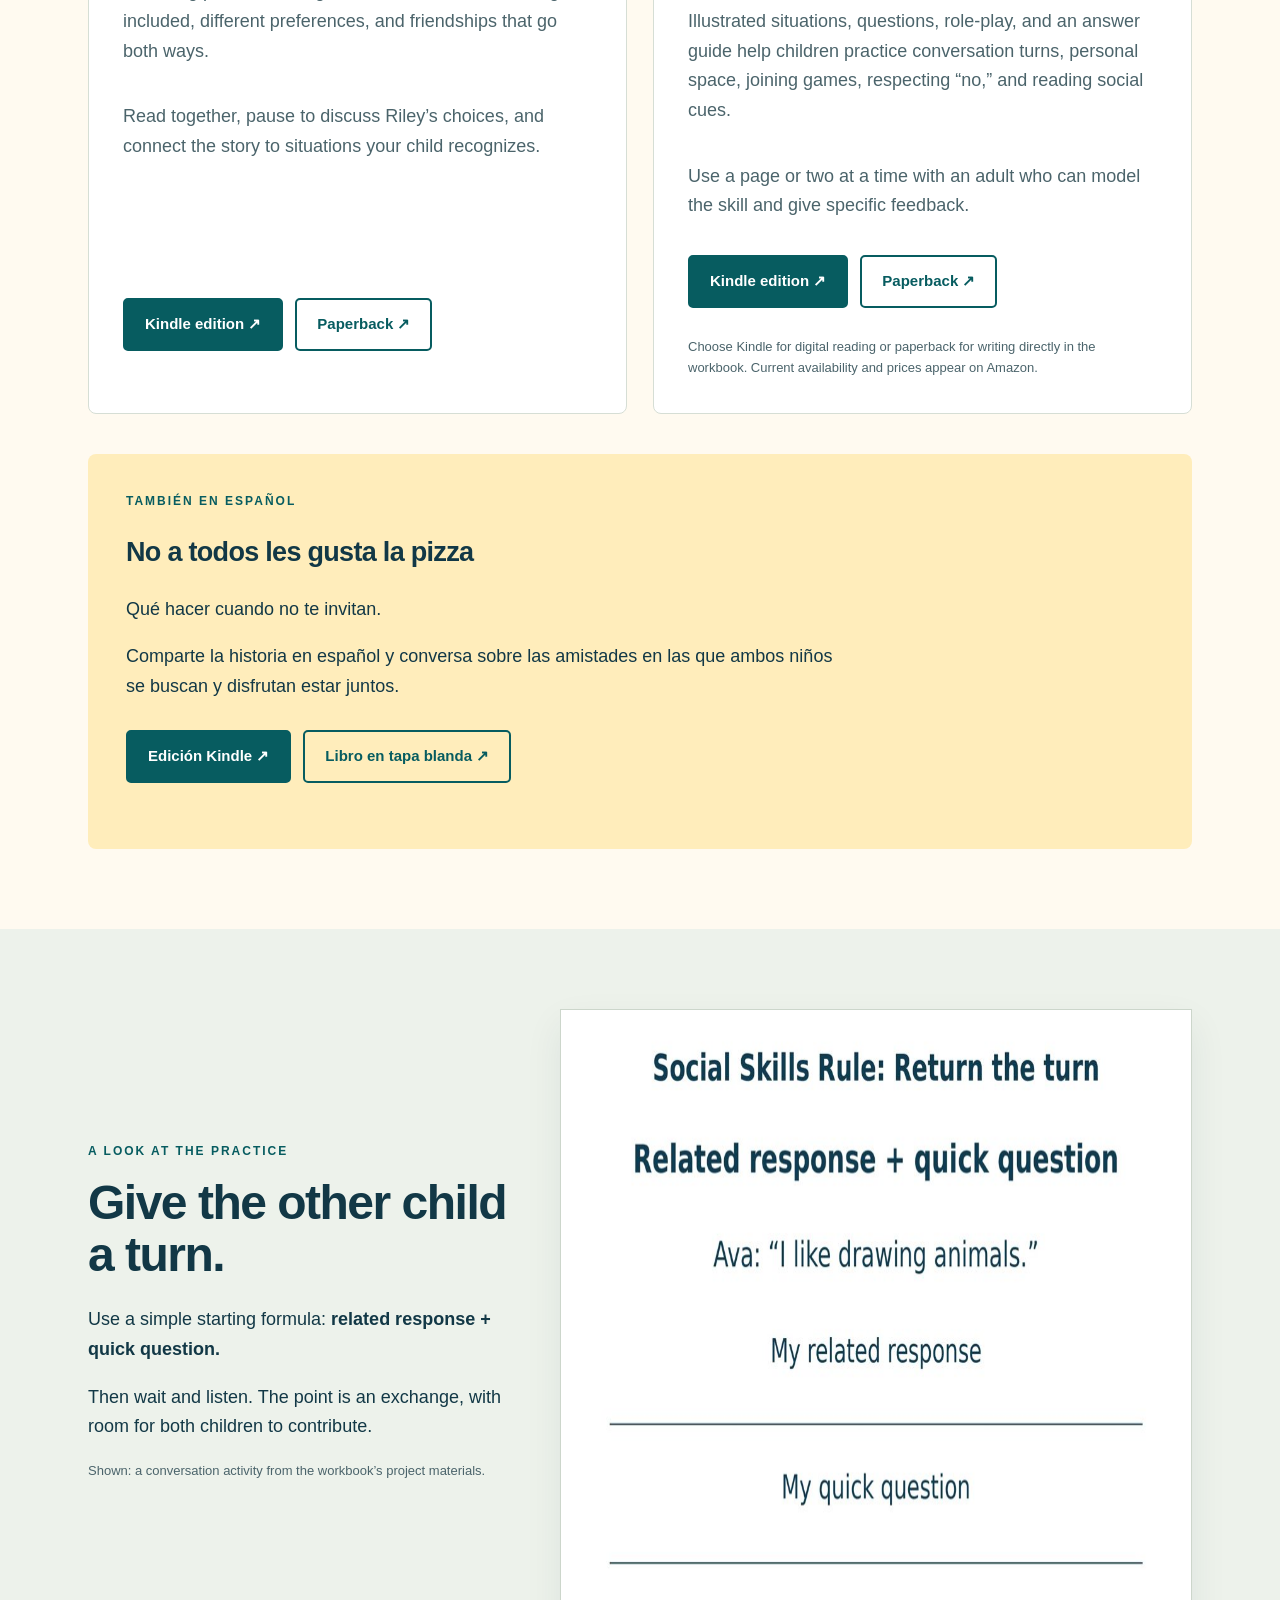
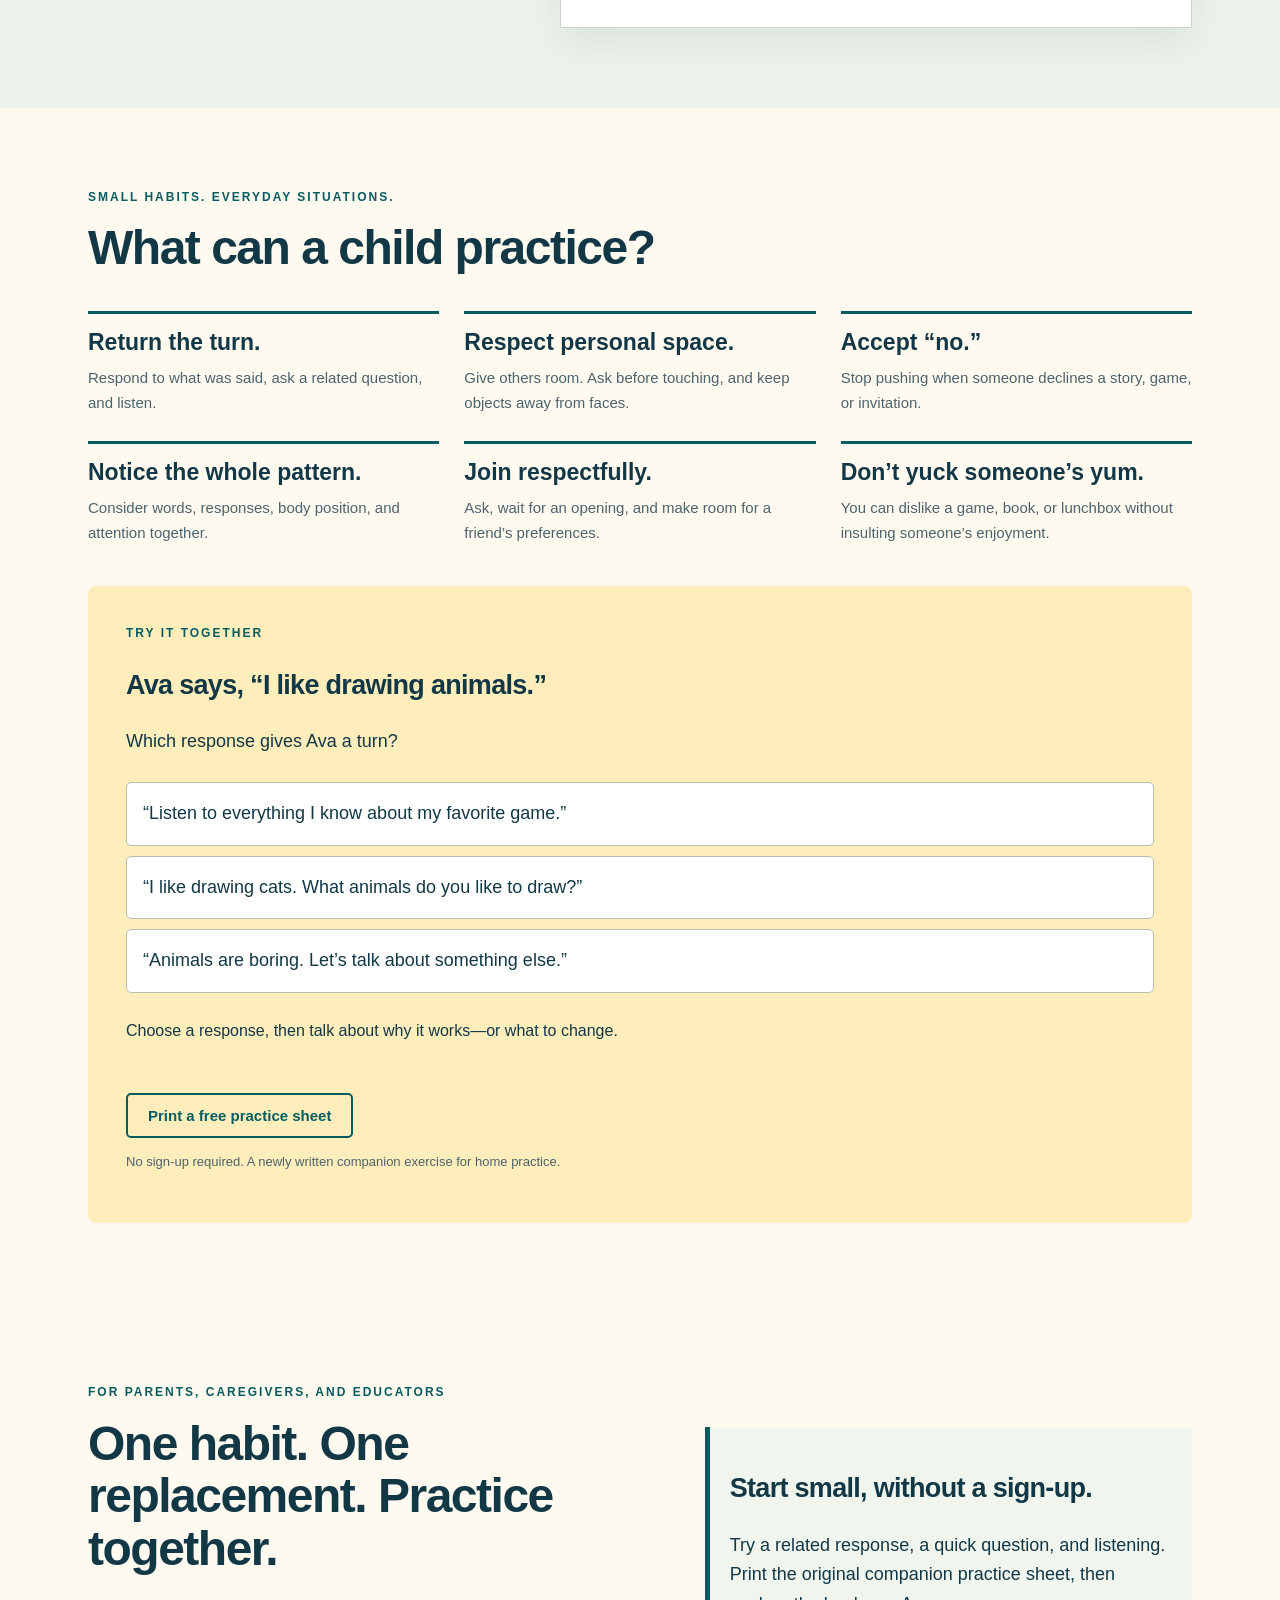
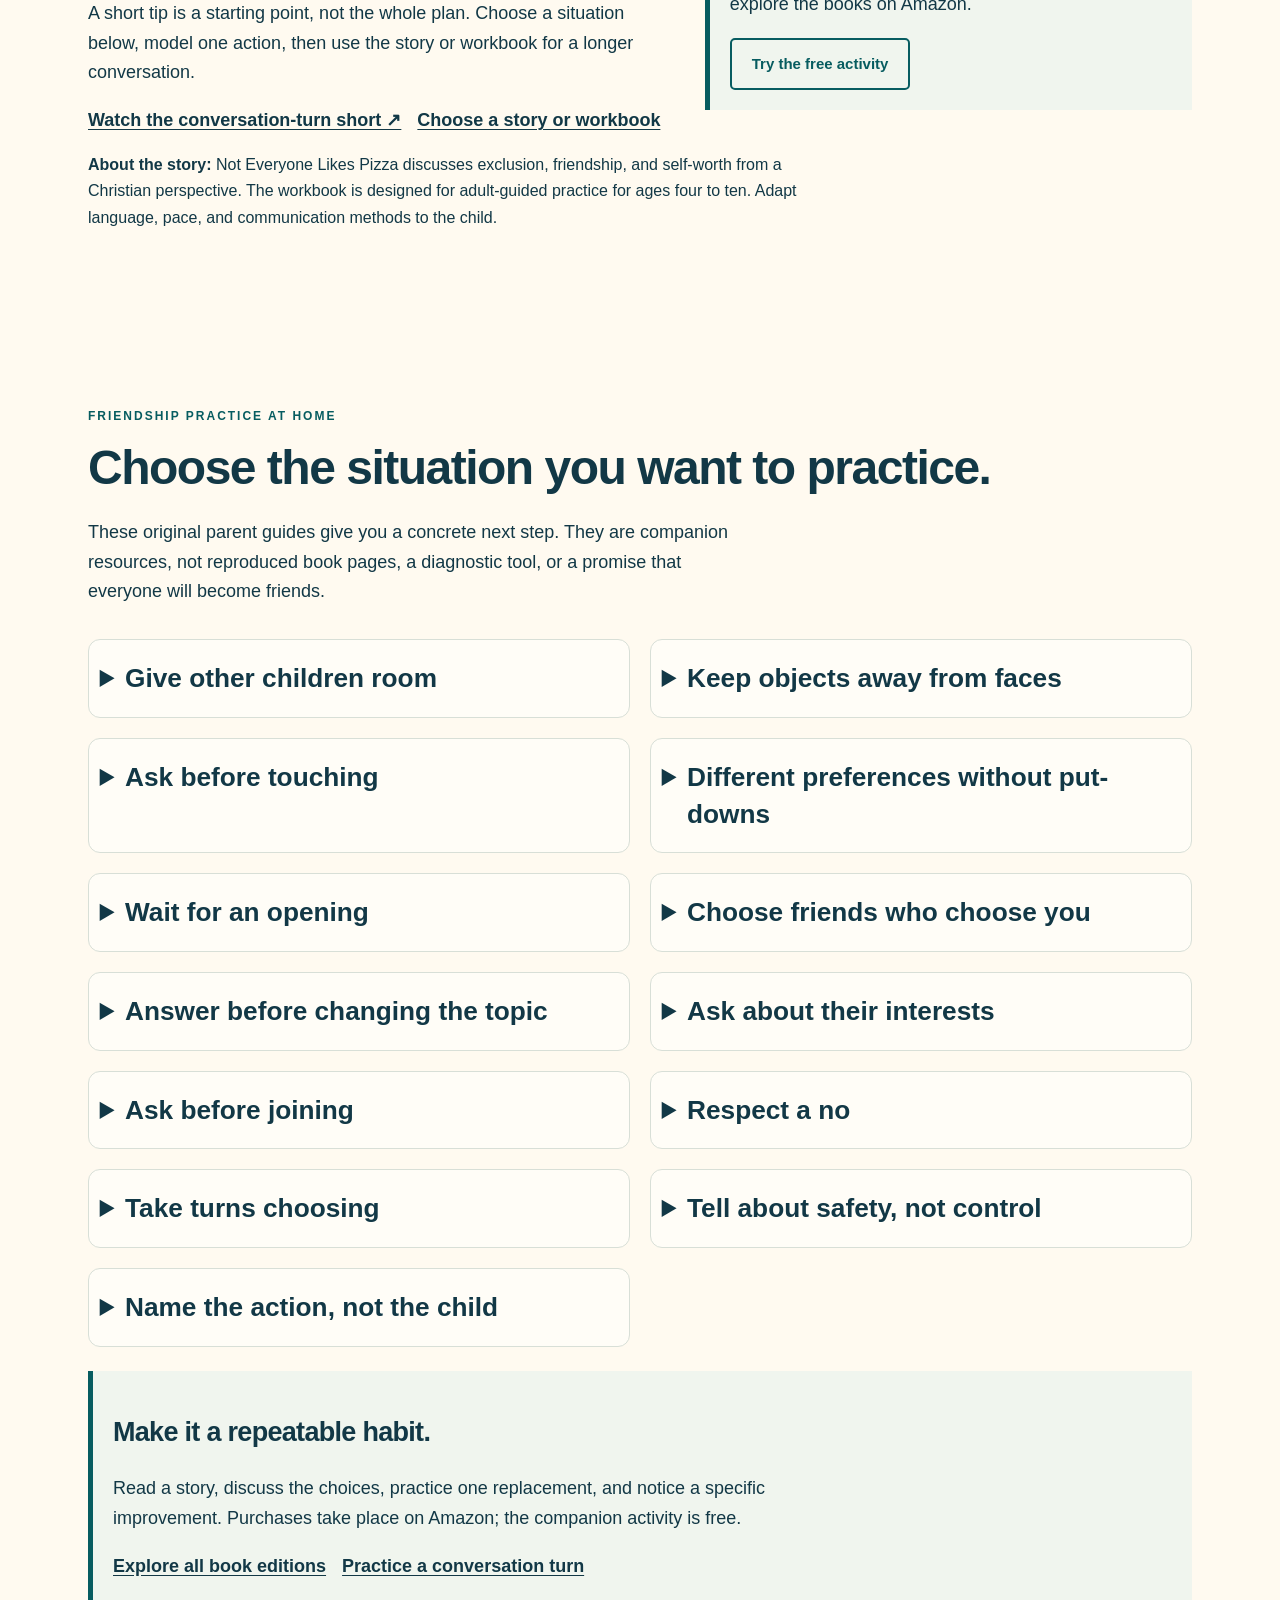
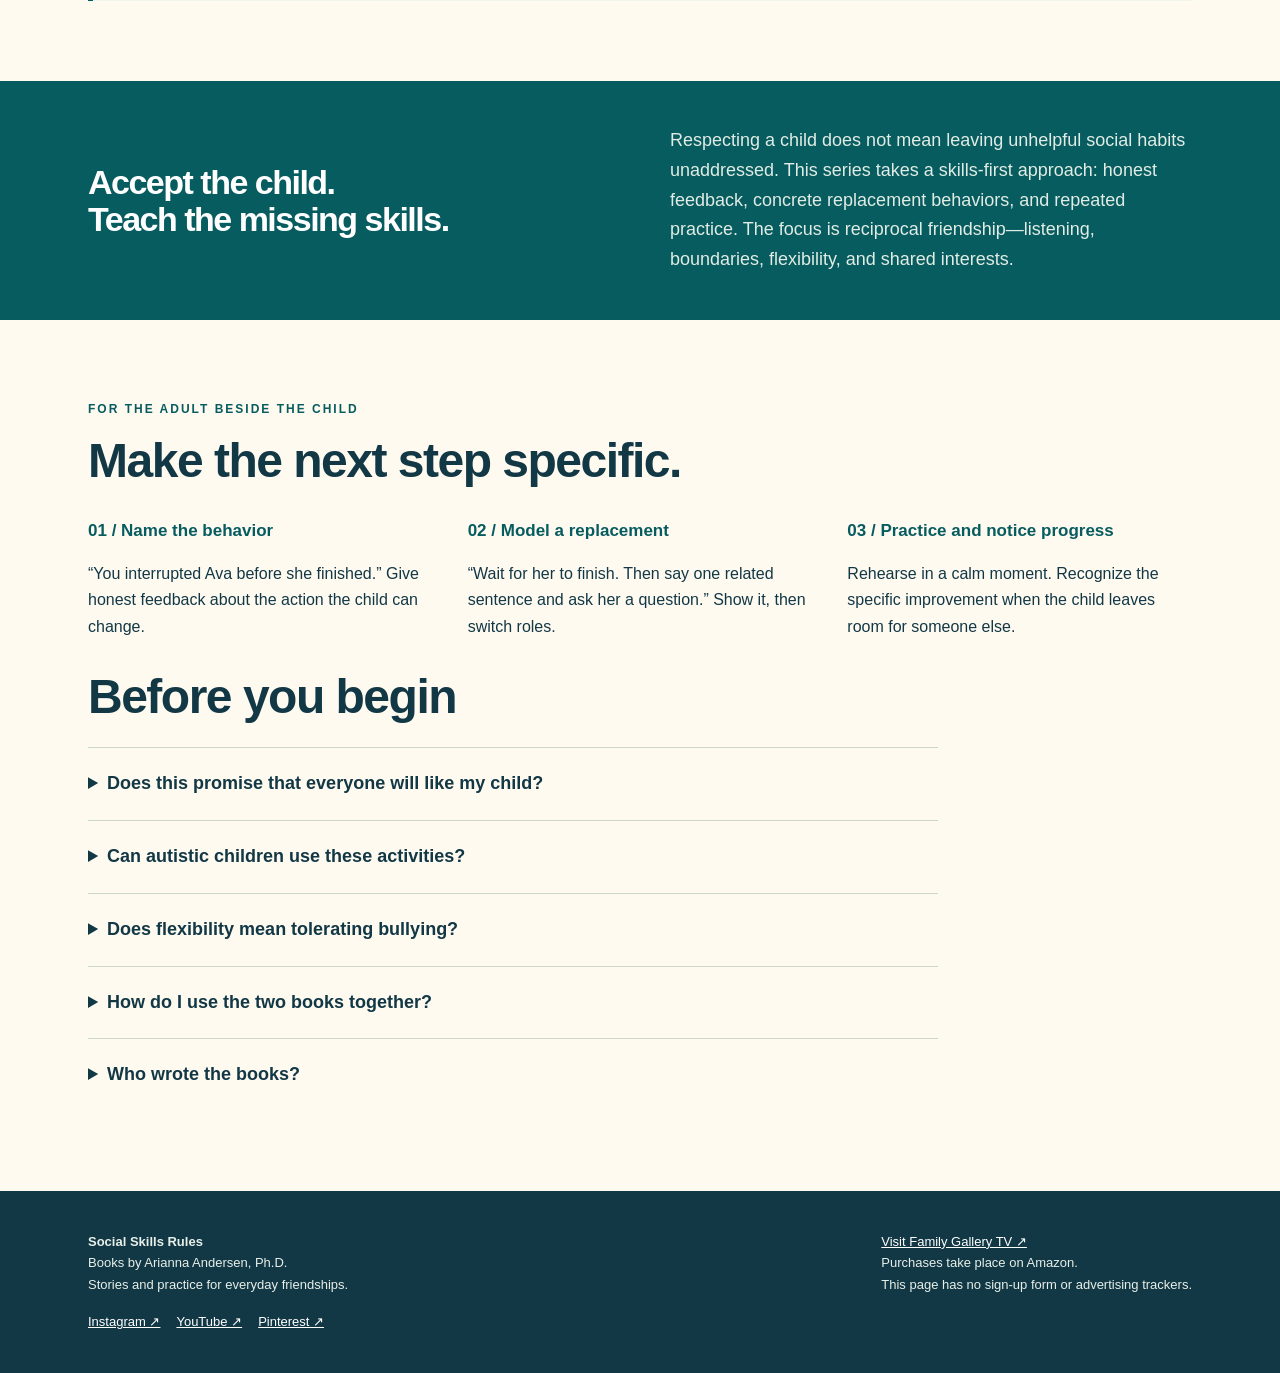
==== commit d61e7278: "Add consent-gated visit and retailer-click analytics" ====
--- a/index.html
+++ b/index.html
@@ -5,10 +5,10 @@
 <meta property="og:type" content="website"><meta property="og:title" content="Social Skills Rules | Friendship books and practice">
 <meta property="og:description" content="Stories, concrete friendship habits, and free adult-guided practice. Books by Arianna Andersen.">
 <meta property="og:url" content="https://books.familygallerytv.com/">
-<meta property="og:image" content="https://raw.githubusercontent.com/ArianaAnderson/the-family-gallery/main/book-series-site/assets/social-card.jpg">
+<meta property="og:image" content="https://books.familygallerytv.com/assets/social-card.jpg">
 <meta name="twitter:card" content="summary_large_image"><meta name="twitter:title" content="Social Skills Rules">
 <meta name="twitter:description" content="Friendship stories, a hands-on workbook, and free practice for families.">
-<meta name="twitter:image" content="https://raw.githubusercontent.com/ArianaAnderson/the-family-gallery/main/book-series-site/assets/social-card.jpg">
+<meta name="twitter:image" content="https://books.familygallerytv.com/assets/social-card.jpg">
 <script type="application/ld+json">{"@context":"https://schema.org","@graph":[{"@type":"CollectionPage","@id":"https://books.familygallerytv.com/#collection","url":"https://books.familygallerytv.com/","name":"Social Skills Rules","description":"Stories and adult-guided friendship practice by Arianna Andersen.","inLanguage":"en","hasPart":[{"@id":"https://books.familygallerytv.com/#story-book"},{"@id":"https://books.familygallerytv.com/#workbook-book"},{"@id":"https://books.familygallerytv.com/#spanish-book"}]},{"@type":"Person","@id":"https://books.familygallerytv.com/#author","name":"Arianna Andersen"},{"@type":"Book","@id":"https://books.familygallerytv.com/#story-book","name":"Not Everyone Likes Pizza: What to do when you aren’t invited","inLanguage":"en","author":{"@id":"https://books.familygallerytv.com/#author"},"url":"https://www.amazon.com/dp/B0HN8TX1Z5","isPartOf":{"@id":"https://books.familygallerytv.com/#collection"}},{"@type":"Book","@id":"https://books.familygallerytv.com/#workbook-book","name":"Social Skills Boot Camp","inLanguage":"en","author":{"@id":"https://books.familygallerytv.com/#author"},"url":"https://www.amazon.com/dp/B0HNTRT4DF","isPartOf":{"@id":"https://books.familygallerytv.com/#collection"}},{"@type":"Book","@id":"https://books.familygallerytv.com/#spanish-book","name":"No a todos les gusta la pizza: Qué hacer cuando no te invitan.","inLanguage":"es","author":{"@id":"https://books.familygallerytv.com/#author"},"url":"https://www.amazon.com/dp/B0HNCX178S","isPartOf":{"@id":"https://books.familygallerytv.com/#collection"}}]}</script><style>
  :root{--line:#d8dfd7;--white:#fffdf7;--campaign-small:clamp(.875rem,.8rem + .35vw,1rem);--campaign-base:clamp(1rem,.95rem + .25vw,1.125rem);--campaign-heading:clamp(1.2rem,1rem + .8vw,1.65rem);--campaign-gap:1.25rem}
  .guide-grid{display:grid;grid-template-columns:repeat(2,minmax(0,1fr));gap:var(--campaign-gap);margin-top:2rem}
@@ -25,4 +25,5 @@
 <section class="wrap section" id="parent-guides"><div class="eyebrow">Friendship practice at home</div><h2>Choose the situation you want to practice.</h2><p class="discovery-intro">These original parent guides give you a concrete next step. They are companion resources, not reproduced book pages, a diagnostic tool, or a promise that everyone will become friends.</p><div class="guide-grid"><details class="parent-guide" id="habit-personal-space"><summary>Give other children room</summary><p>A child may be excited to join a conversation and not notice how close they have moved. Start with one concrete action: step back and leave comfortable room. Ask the other person whether the distance is okay, and respect their answer. Practice with an adult rather than waiting until another child is upset. Different people need different amounts of space; the goal is responding respectfully, not measuring everyone against one rigid distance.</p><p><strong>Practice one action:</strong> Step back and leave comfortable room. If they move away, respect the extra space.</p><div class="guide-links"><a href="#practice">Try the free practice activity</a><a href="https://www.amazon.com/dp/B0HNTRT4DF" target="_blank" rel="noopener">Explore the workbook on Amazon ↗</a></div></details><details class="parent-guide" id="habit-objects-away-from-faces"><summary>Keep objects away from faces</summary><p>When children are excited to share, the object can arrive before the question. Rehearse a different sequence: keep the object back, ask whether the other person wants to see it, and pause. An adult can model both an interested answer and a polite refusal. Respect either response. For objects that could hurt or startle someone, put safety first and get adult help when needed.</p><p><strong>Practice one action:</strong> Hold it at a comfortable distance. Ask if they want to see it, then wait.</p><div class="guide-links"><a href="#practice">Try the free practice activity</a><a href="https://www.amazon.com/dp/B0HNTRT4DF" target="_blank" rel="noopener">Explore the workbook on Amazon ↗</a></div></details><details class="parent-guide" id="habit-ask-before-touching"><summary>Ask before touching</summary><p>Friendly intentions do not remove another person’s choice about touch. Practice asking before a hug, holding hands, or touching belongings that someone is using. Model accepting either answer without arguing. Offer an alternative greeting such as a wave, and make clear that the child’s own boundary matters too. The exercise is about consent and respect, not persuading someone to accept contact.</p><p><strong>Practice one action:</strong> Ask before touching and respect the answer. A wave or a hello can be enough.</p><div class="guide-links"><a href="#practice">Try the free practice activity</a><a href="https://www.amazon.com/dp/B0HNTRT4DF" target="_blank" rel="noopener">Explore the workbook on Amazon ↗</a></div></details><details class="parent-guide" id="habit-different-preferences"><summary>Different preferences without put-downs</summary><p>Having different preferences is ordinary. Putting down another person’s enjoyment is a different action. Compare “That is not my favorite” with “That is stupid,” then ask how each might feel. Practice one respectful response and one genuine question. Do not make a child pretend to enjoy something; the replacement is respectful curiosity and taking turns, not forced agreement.</p><p><strong>Practice one action:</strong> State your preference without insulting theirs. Ask what they like about it.</p><div class="guide-links"><a href="#practice">Try the free practice activity</a><a href="https://www.amazon.com/dp/B0HNTRT4DF" target="_blank" rel="noopener">Explore the workbook on Amazon ↗</a></div></details><details class="parent-guide" id="habit-waiting-to-speak"><summary>Wait for an opening</summary><p>A child can have an interesting idea and still need to wait for an opening. Model a short pause, a response related to the current topic, and a request for a turn. Keep the first practice brief and let the adult demonstrate mistakes too. Distinguish ordinary conversation from urgent needs: danger, pain, or a safety concern should not wait for a perfect opening.</p><p><strong>Practice one action:</strong> Pause until they finish, respond to what they said, and then ask for a turn.</p><div class="guide-links"><a href="#practice">Try the free practice activity</a><a href="https://www.amazon.com/dp/B0HNTRT4DF" target="_blank" rel="noopener">Explore the workbook on Amazon ↗</a></div></details><details class="parent-guide" id="habit-reciprocal-friendships"><summary>Choose friends who choose you</summary><p>Start by listening to the hurt instead of rushing to fix it. One missed invitation does not tell the whole story, so look at repeated patterns: shared invitations, willing play, listening, and care. Help the child consider another willing friend or a safe activity. Not Everyone Likes Pizza approaches exclusion and self-worth from a Christian perspective. Repeated cruelty, threats, or bullying require responsible adult support.</p><p><strong>Practice one action:</strong> Notice willing friends and put effort into relationships that go both ways.</p><div class="guide-links"><a href="#practice">Try the free practice activity</a><a href="https://www.amazon.com/dp/B0HN8TX1Z5" target="_blank" rel="noopener">Explore the story on Amazon ↗</a></div></details><details class="parent-guide" id="habit-answer-the-question"><summary>Answer before changing the topic</summary><p>A related question is useful only if there is also room to answer it. Model responding to what the other person actually asked before introducing another topic. Switch roles, and let the child choose how to communicate. Keep feedback specific: “You answered my question” or “You stayed with what I said.” There can be several helpful responses, not one script to memorize.</p><p><strong>Practice one action:</strong> Answer what was asked, add a related response, and leave room for another turn.</p><div class="guide-links"><a href="#practice">Try the free practice activity</a><a href="https://www.amazon.com/dp/B0HNTRT4DF" target="_blank" rel="noopener">Explore the workbook on Amazon ↗</a></div></details><details class="parent-guide" id="habit-ask-about-their-interests"><summary>Ask about their interests</summary><p>A child does not need to share every interest to show curiosity. Choose one detail the other person mentioned, ask a genuine question, and listen. Model a related response rather than a rapid series of questions. Take turns choosing the topic so both people’s interests matter. This practice supports participation without demanding a single personality or performance style.</p><p><strong>Practice one action:</strong> Ask about their interest, listen to the answer, and respond before switching topics.</p><div class="guide-links"><a href="#practice">Try the free practice activity</a><a href="https://www.amazon.com/dp/B0HNTRT4DF" target="_blank" rel="noopener">Explore the workbook on Amazon ↗</a></div></details><details class="parent-guide" id="habit-join-a-game"><summary>Ask before joining</summary><p>Practice the whole sequence, not just the opener: ask to join, wait, and find out how the game is being played. An invitation is not permission to take over the rules. Model accepting a no without repeated pressure and looking for another safe activity or willing playmate. Adults should address bullying and unsafe exclusion rather than asking a child to solve every problem alone.</p><p><strong>Practice one action:</strong> Ask to join, wait for the answer, and learn the game’s rules if invited.</p><div class="guide-links"><a href="#practice">Try the free practice activity</a><a href="https://www.amazon.com/dp/B0HNTRT4DF" target="_blank" rel="noopener">Explore the workbook on Amazon ↗</a></div></details><details class="parent-guide" id="habit-respect-no"><summary>Respect a no</summary><p>Use a calm role-play with an adult. One person offers a game; the other politely declines. Rehearse a simple acceptance and another option, then switch roles. Make it clear that respecting a no is different from tolerating threats or unsafe treatment. Children can have boundaries themselves and ask responsible adults for help when needed.</p><p><strong>Practice one action:</strong> Accept the answer and choose another option rather than trying to wear them down.</p><div class="guide-links"><a href="#practice">Try the free practice activity</a><a href="https://www.amazon.com/dp/B0HNTRT4DF" target="_blank" rel="noopener">Explore the workbook on Amazon ↗</a></div></details><details class="parent-guide" id="habit-flexible-play"><summary>Take turns choosing</summary><p>Choose two safe activities that both people are willing to consider. Practice making a shared plan or taking turns selecting one. An adult can model changing a plan and calmly hearing a different preference. Do not frame flexibility as doing anything someone asks: health, safety, sensory needs, and personal boundaries remain important. The useful skill is shared decision-making, not forced agreement.</p><p><strong>Practice one action:</strong> Offer safe choices and take turns choosing together.</p><div class="guide-links"><a href="#practice">Try the free practice activity</a><a href="https://www.amazon.com/dp/B0HNTRT4DF" target="_blank" rel="noopener">Explore the workbook on Amazon ↗</a></div></details><details class="parent-guide" id="habit-get-adult-help"><summary>Tell about safety, not control</summary><p>Teach this distinction carefully. The goal is not to silence children or make them responsible for sorting out harm alone. Danger, threats, bullying, injuries, and unsafe secrets deserve adult help. For small, safe disagreements, an adult can coach words and choices instead of putting a child in charge of policing peers. When a child is uncertain or distressed, asking a trusted adult is appropriate.</p><p><strong>Practice one action:</strong> Ask an adult for help with danger, threats, bullying, or a problem you cannot safely handle.</p><div class="guide-links"><a href="#practice">Try the free practice activity</a><a href="https://www.amazon.com/dp/B0HNTRT4DF" target="_blank" rel="noopener">Explore the workbook on Amazon ↗</a></div></details><details class="parent-guide" id="habit-specific-parent-feedback"><summary>Name the action, not the child</summary><p>Choose one action rather than giving a general verdict on the child. Describe what happened, demonstrate a useful alternative, and switch roles. Specific feedback might be “You gave me time to answer” or “You asked about what I said.” Keep the activity short enough to be useful. The books are educational resources and do not promise that a particular exercise will produce a particular friendship outcome.</p><p><strong>Practice one action:</strong> Name one action and model a specific replacement. Then rehearse it together.</p><div class="guide-links"><a href="#practice">Try the free practice activity</a><a href="https://www.amazon.com/dp/B0HNTRT4DF" target="_blank" rel="noopener">Explore the workbook on Amazon ↗</a></div></details></div><div class="discovery-panel"><h3>Make it a repeatable habit.</h3><p>Read a story, discuss the choices, practice one replacement, and notice a specific improvement. Purchases take place on Amazon; the companion activity is free.</p><div class="guide-links"><a href="#books">Explore all book editions</a><a href="#practice">Practice a conversation turn</a></div></div></section><section class="band" id="approach"><div class="wrap"><h2>Accept the child.<br>Teach the missing skills.</h2><p>Respecting a child does not mean leaving unhelpful social habits unaddressed. This series takes a skills-first approach: honest feedback, concrete replacement behaviors, and repeated practice. The focus is reciprocal friendship—listening, boundaries, flexibility, and shared interests.</p></div></section><section class="wrap section"><div class="eyebrow">For the adult beside the child</div><h2>Make the next step specific.</h2><div class="steps"><div><strong>01 / Name the behavior</strong><p>“You interrupted Ava before she finished.” Give honest feedback about the action the child can change.</p></div><div><strong>02 / Model a replacement</strong><p>“Wait for her to finish. Then say one related sentence and ask her a question.” Show it, then switch roles.</p></div><div><strong>03 / Practice and notice progress</strong><p>Rehearse in a calm moment. Recognize the specific improvement when the child leaves room for someone else.</p></div></div><div class="faq"><h2>Before you begin</h2><details><summary>Does this promise that everyone will like my child?</summary><p>No. Friendship depends on both people. These books give adults and children concrete behaviors to discuss and practice; they do not guarantee acceptance or a particular result.</p></details><details><summary>Can autistic children use these activities?</summary><p>Adults can adapt the pace, wording, and practice to the individual child. The focus is on useful participation and reciprocal behavior, with respect for communication and sensory needs. These books are educational resources, not a diagnostic tool or a treatment program.</p></details><details><summary>Does flexibility mean tolerating bullying?</summary><p>No. Trying a safe game that is not your favorite is different from accepting danger, threats, or hurtful treatment. Children should seek adult help when there is danger or bullying.</p></details><details><summary>How do I use the two books together?</summary><p>Read the story and discuss its choices. Then select a related workbook activity, model the response, and practice it together. Keep sessions short enough for useful attention and feedback.</p></details><details><summary>Who wrote the books?</summary><p>Arianna Andersen, Ph.D., is the author of Not Everyone Likes Pizza and Social Skills Boot Camp.</p></details></div></section></main><footer><div class="wrap footer-row"><div><strong>Social Skills Rules</strong><br>Books by Arianna Andersen, Ph.D.<br>Stories and practice for everyday friendships.<div class="social-links"><a href="https://www.instagram.com/socialskillsrules/" target="_blank" rel="noopener">Instagram ↗</a><a href="https://www.youtube.com/@socialskillsrules" target="_blank" rel="noopener">YouTube ↗</a><a href="https://www.pinterest.com/socialskillsrules/" target="_blank" rel="noopener">Pinterest ↗</a></div></div><div><a href="https://familygallerytv.com/">Visit Family Gallery TV ↗</a><br>Purchases take place on Amazon.<br>This page has no sign-up form or advertising trackers.</div></div></footer><div class="print-sheet"><p>SOCIAL SKILLS RULES • FREE COMPANION PRACTICE</p><h1>Return the turn</h1><p><strong>The formula: related response + quick question.</strong> Listen to the answer before you speak again.</p><h2>1. Ava says, “I like drawing animals.”</h2><p>My related response:</p><div class="line"></div><p>My quick question:</p><div class="line"></div><h2>2. Noah says, “I played baseball yesterday.”</h2><p>My related response:</p><div class="line"></div><p>My quick question:</p><div class="line"></div><h2>3. Practice with an adult</h2><p>Switch roles. Did you stay on topic? Did you wait for the answer? Did both people have a turn?</p><p><strong>Adult example:</strong> “I like drawing cats. What animals do you like to draw?” Accept other relevant responses and questions.</p><p>Original companion activity • Arianna Andersen’s Social Skills Rules books<br>Explore the Social Skills Rules books by Arianna Andersen on Amazon.<br>books.familygallerytv.com</p></div><script>const feedback=document.querySelector('.feedback');document.querySelectorAll('[data-answer]').forEach(button=>button.addEventListener('click',()=>{document.querySelectorAll('[data-answer]').forEach(b=>b.setAttribute('aria-pressed','false'));button.setAttribute('aria-pressed','true');feedback.textContent=button.dataset.answer==='1'?'Yes. Riley gives a related response, asks a quick question, and leaves room for Ava to answer. Practice saying it, then listen.':button.dataset.answer==='0'?'Try again. This changes the topic and takes over the conversation. Respond to Ava’s interest first, then give her a turn.':'Try again. This puts down Ava’s interest. Riley can show curiosity without sharing the same favorite activity.'}));document.getElementById('print').addEventListener('click',()=>window.print());</script><script>
  function openCampaignGuide(){const id=location.hash.slice(1);if(!id)return;const target=document.getElementById(id);if(target&&target.matches('details.parent-guide')){target.open=true;target.scrollIntoView({block:'start',behavior:'instant'});}}
  addEventListener('hashchange',openCampaignGuide);addEventListener('DOMContentLoaded',openCampaignGuide);addEventListener('load',openCampaignGuide);
- </script></body></html>
+ </script><script defer src="/analytics/visitor-analytics.js" data-ga-id="G-XFWTQDGNEV"></script>
+</body></html>
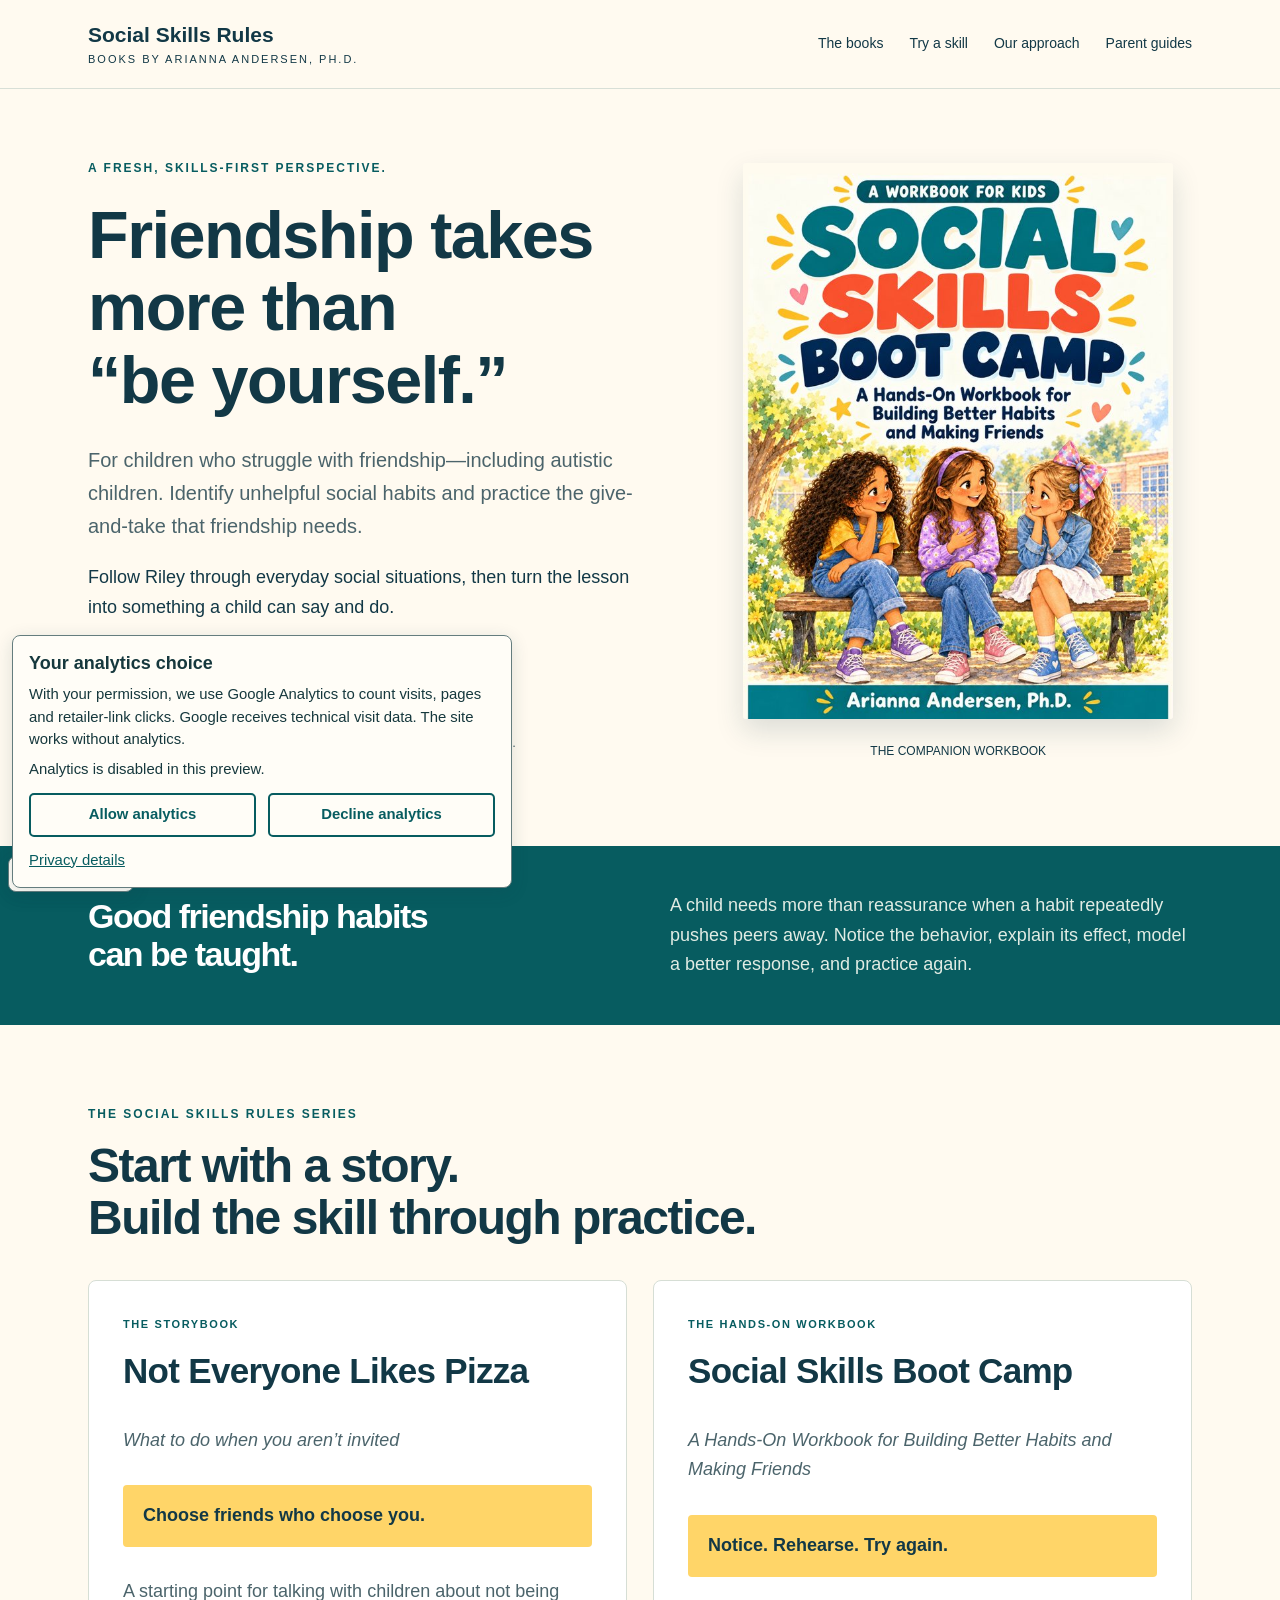
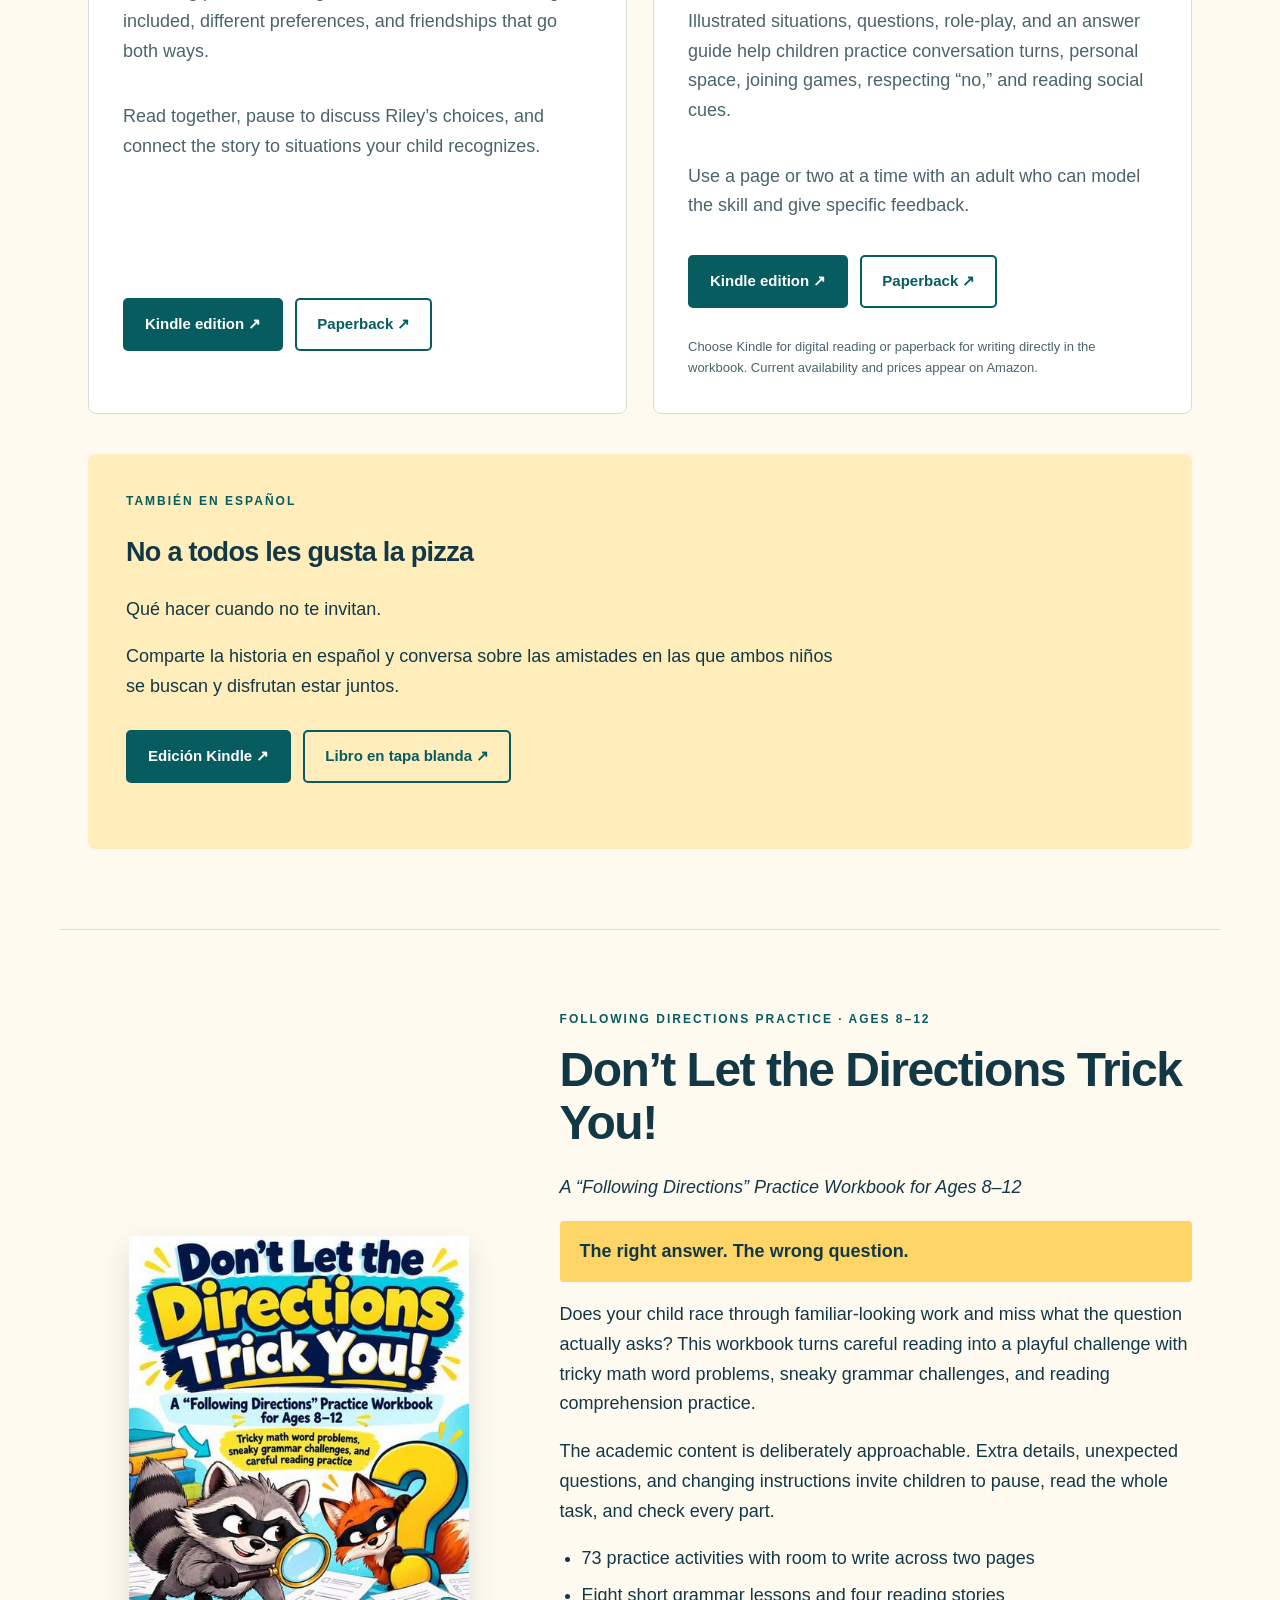
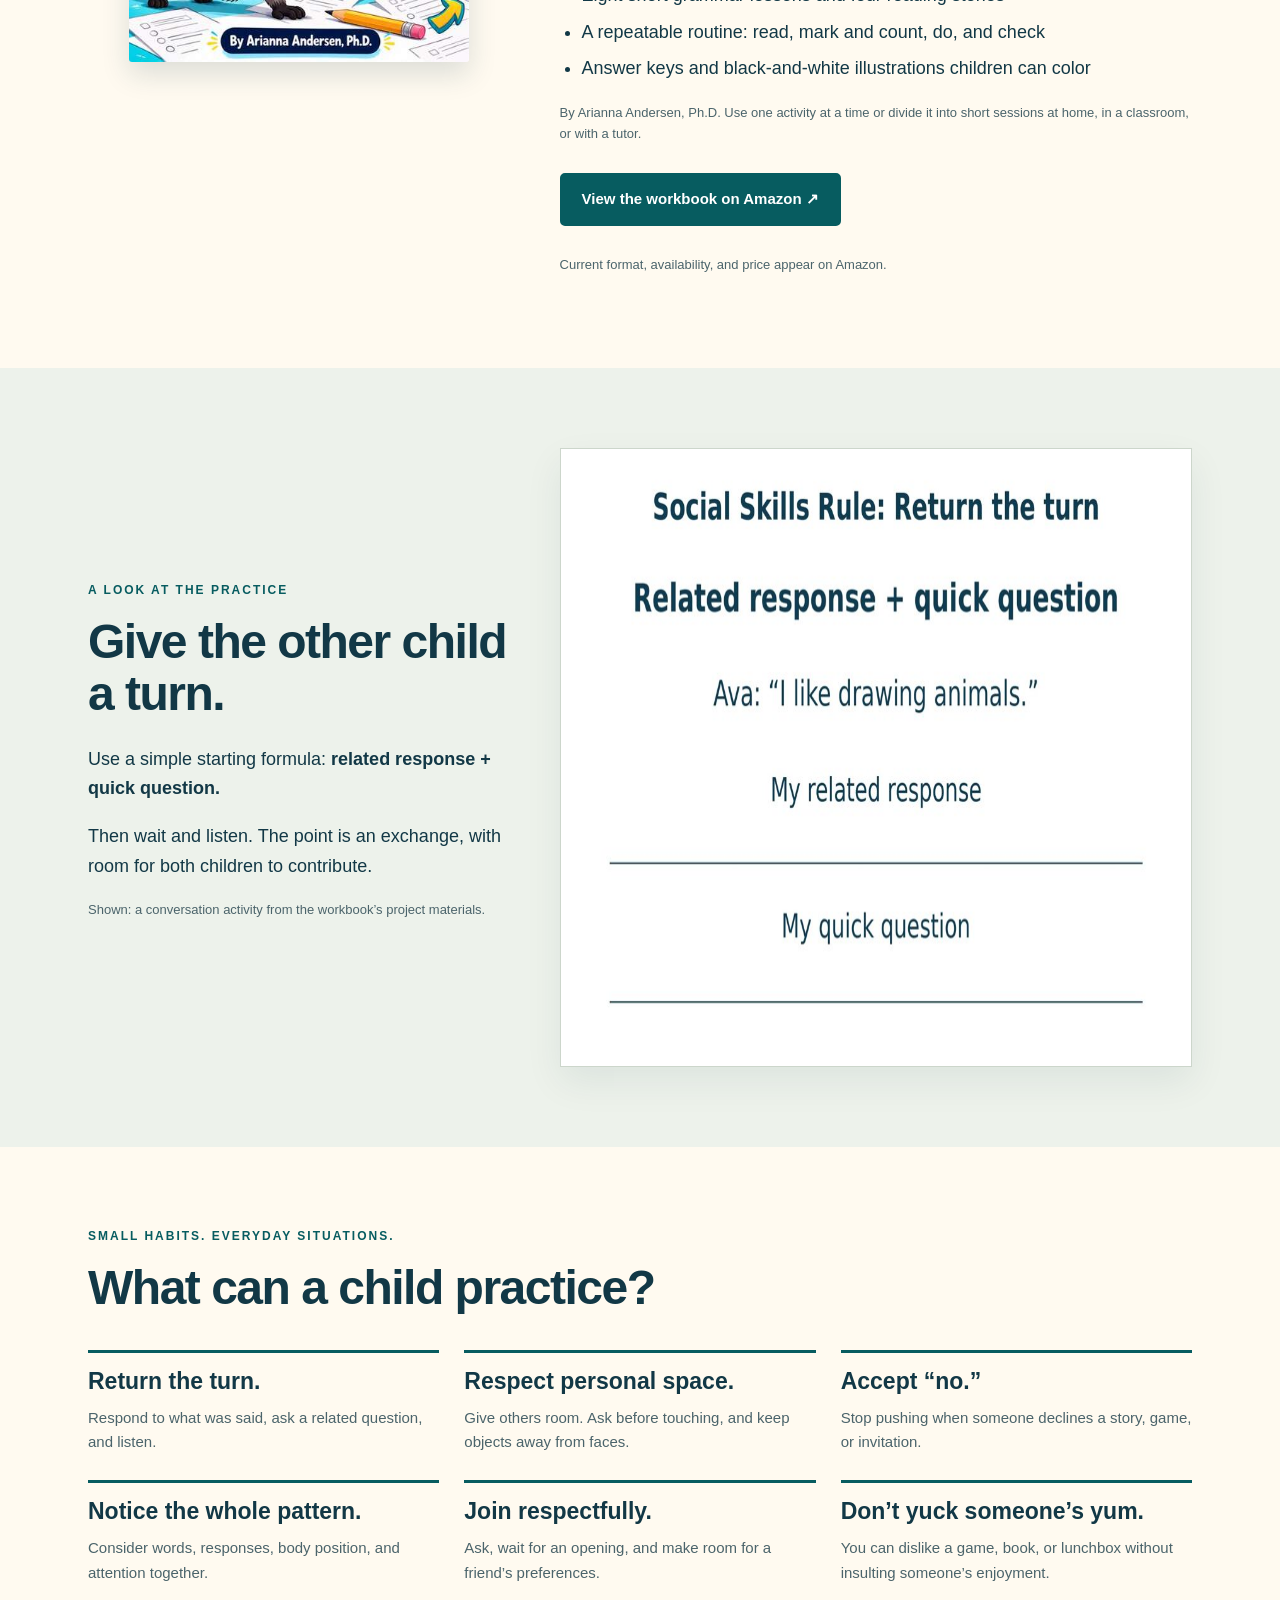
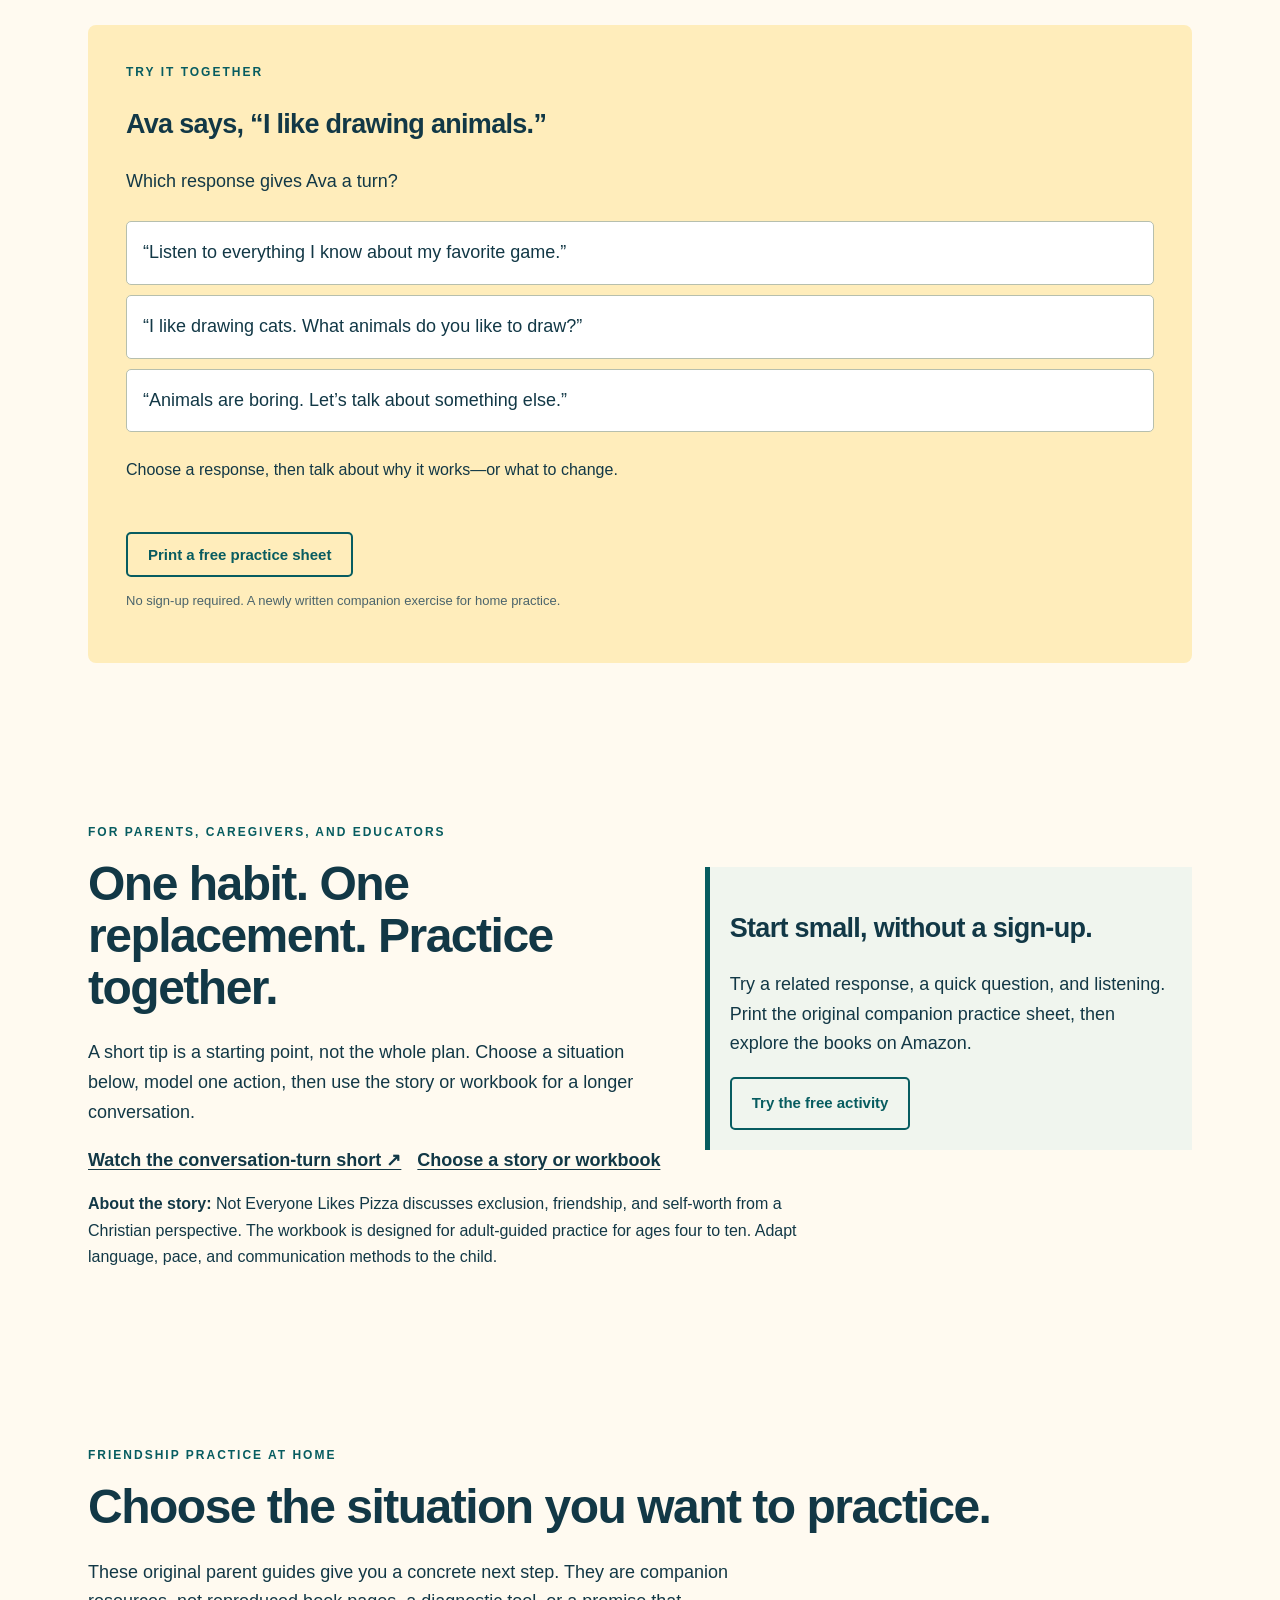
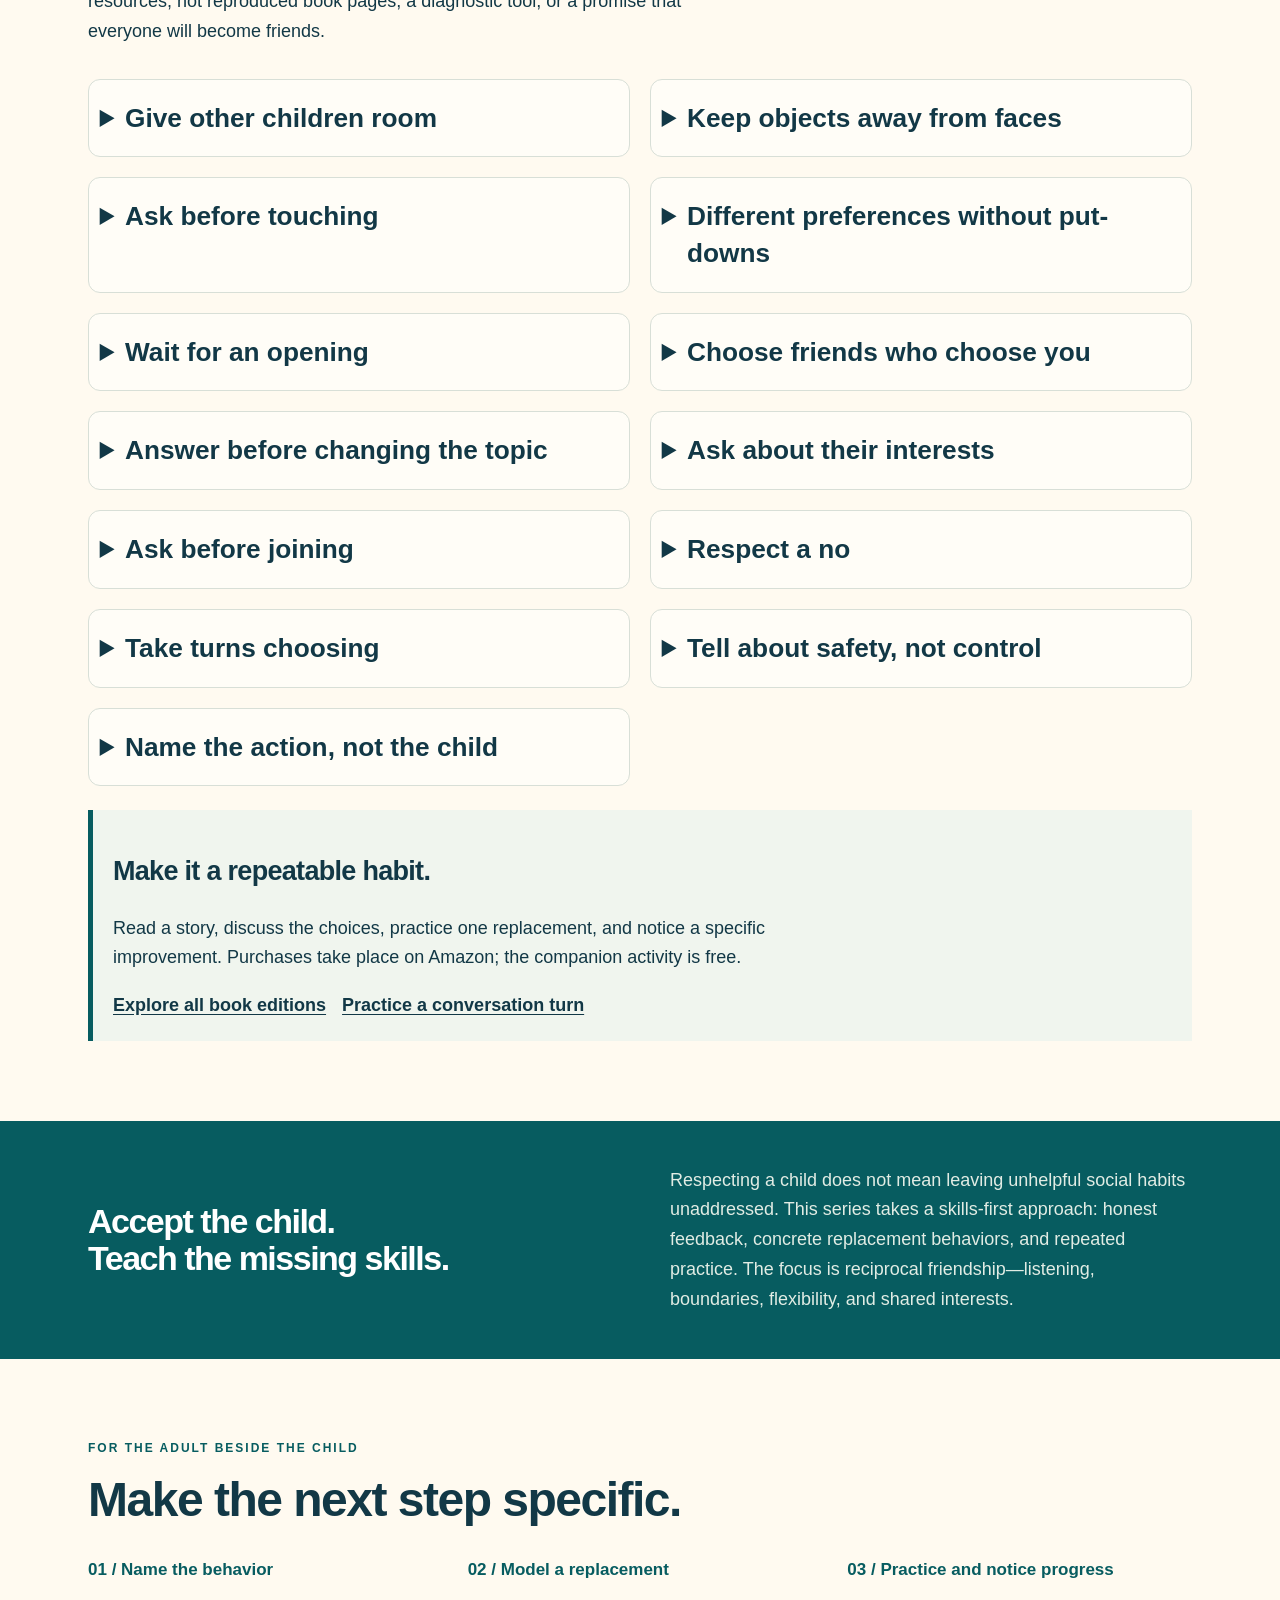
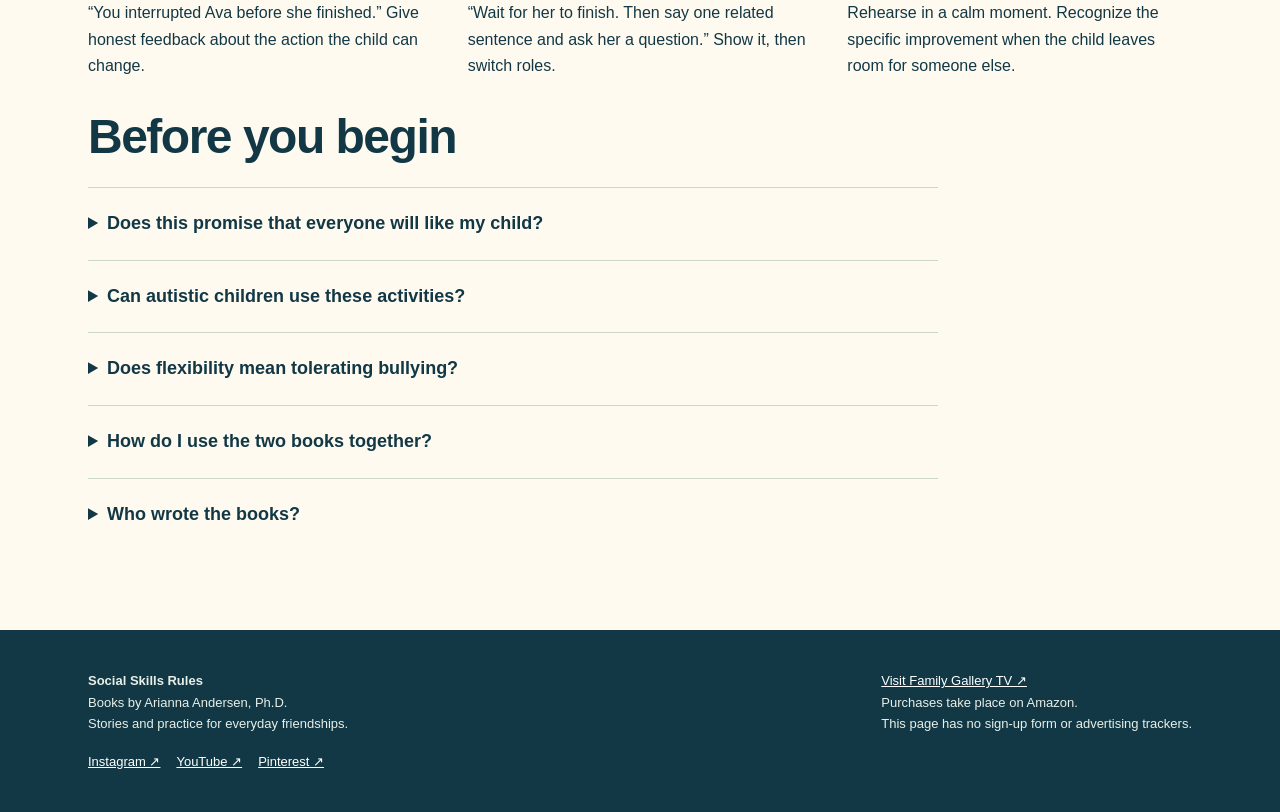
==== commit 43042d77: "Add Don't Let the Directions Trick You workbook and Amazon link" ====
--- a/index.html
+++ b/index.html
@@ -1,15 +1,15 @@
-<!doctype html><html lang="en"><head><meta charset="utf-8"><meta name="viewport" content="width=device-width,initial-scale=1"><title>Social Skills Books &amp; Activities for Kids | Social Skills Rules</title><meta name="description" content="Friendship stories and practical social skills activities for families. Explore Not Everyone Likes Pizza, Social Skills Boot Camp, and free parent practice."><meta name="theme-color" content="#075c60"><style>
+<!doctype html><html lang="en"><head><meta name="p:domain_verify" content="d01b327f2f1a1cb52b852d3f22b9005c"/><meta charset="utf-8"><meta name="viewport" content="width=device-width,initial-scale=1"><title>Social Skills Books &amp; Activities for Kids | Social Skills Rules</title><meta name="description" content="Friendship books and following-directions practice by Arianna Andersen. Explore Social Skills Boot Camp and Don’t Let the Directions Trick You!"><meta name="theme-color" content="#075c60"><style>
 :root{--ink:#123846;--teal:#075c60;--paper:#fffaf0;--gold:#ffd568;--coral:#db5536;--muted:#4b646b}*{box-sizing:border-box}html{scroll-behavior:smooth;scroll-padding-top:90px}body{margin:0;background:var(--paper);color:var(--ink);font:18px/1.65 Arial,sans-serif}a{color:inherit}a:focus-visible,button:focus-visible,summary:focus-visible{outline:3px solid var(--coral);outline-offset:5px}.skip{position:absolute;top:-70px}.skip:focus{top:10px;background:white;z-index:5}header{border-bottom:1px solid #d8dfd7;background:var(--paper)}nav,.wrap{max-width:1160px;margin:auto;padding:0 28px}nav{display:flex;align-items:center;justify-content:space-between;gap:20px;min-height:88px}.brand{font-weight:800;text-decoration:none;font-size:21px;line-height:1.15}.brand small{display:block;font-size:11px;letter-spacing:2px;margin-top:6px;font-weight:400}.links{display:flex;gap:26px;font-size:14px}.links a{text-decoration:none}.hero{display:grid;grid-template-columns:1.1fr .9fr;gap:65px;align-items:center;padding-top:70px;padding-bottom:80px}.eyebrow{text-transform:uppercase;letter-spacing:2px;font-size:12px;font-weight:bold;color:var(--teal)}h1,h2,h3{line-height:1.09;letter-spacing:-1.5px}h1{font-size:clamp(45px,5.2vw,72px);margin:20px 0 28px;max-width:650px}h2{font-size:clamp(32px,4vw,48px);margin:15px 0 24px}h3{font-size:27px;letter-spacing:-.7px}p{max-width:720px}.intro{color:var(--muted);font-size:20px}.actions{display:flex;gap:12px;flex-wrap:wrap;margin:28px 0}.button{display:inline-block;background:var(--teal);color:white;border:2px solid var(--teal);border-radius:5px;padding:12px 20px;text-decoration:none;font-size:15px;font-weight:bold;cursor:pointer}.button.secondary{background:transparent;color:var(--teal)}.hero-art{width:100%;max-width:430px;justify-self:center;padding:0;background:transparent}.hero-art img{display:block;width:100%;height:auto;object-fit:contain;box-shadow:0 12px 28px #173d4726;border-radius:3px}.caption{font-size:12px;text-align:center;margin-top:23px}.band{background:var(--teal);color:white;padding:45px 0}.band .wrap{display:grid;grid-template-columns:1fr 1fr;gap:60px;align-items:center}.band h2{font-size:34px;margin:0}.band p{margin:0;color:#e1ece4}.section{padding-top:80px;padding-bottom:80px}.book-grid{display:grid;grid-template-columns:1fr 1fr;gap:26px;margin-top:36px}.book{background:white;border:1px solid #d6ded5;border-radius:8px;padding:34px;display:flex;flex-direction:column}.book .tag{font-size:11px;text-transform:uppercase;letter-spacing:1.6px;font-weight:bold;color:var(--teal)}.book h3{font-size:35px;margin:18px 0}.book p{color:var(--muted)}.book .actions{margin-top:auto;padding-top:16px}.note{font-size:13px;color:var(--muted)}.story-mark{background:var(--gold);border-radius:4px;padding:16px 20px;color:var(--ink);font-weight:bold;margin:12px 0}.preview{background:#edf2eb}.preview-grid{display:grid;grid-template-columns:.8fr 1.2fr;gap:50px;align-items:center}.preview img{width:100%;border:1px solid #ccd6cb;box-shadow:0 15px 35px #12384613}.rules{display:grid;grid-template-columns:repeat(3,1fr);gap:25px;margin-top:36px}.rule{border-top:3px solid var(--teal);padding-top:15px}.rule b{font-size:23px;line-height:1.2;display:block}.rule span{display:block;font-size:15px;color:var(--muted);margin-top:10px}.practice{background:#ffedbb;border-radius:8px;padding:38px;margin-top:40px}.choices{display:grid;gap:10px;margin:25px 0}.choices button{text-align:left;background:white;border:1px solid #b6bfae;border-radius:5px;padding:16px;color:var(--ink);font:inherit;cursor:pointer}.choices button[aria-pressed=true]{border:2px solid var(--teal);background:#eff7ee}.feedback{min-height:75px;font-size:16px;max-width:850px}.steps{display:grid;grid-template-columns:repeat(3,1fr);gap:35px;margin-top:30px}.steps strong{display:block;color:var(--teal);font-size:17px}.steps p{font-size:16px}.faq{max-width:850px}details{border-top:1px solid #cdd7cb;padding:21px 0}summary{font-weight:bold;cursor:pointer}details p{font-size:16px;color:var(--muted)}footer{background:#123846;color:#e8efe8;padding:40px 0;font-size:13px}footer a{color:white}.footer-row{display:flex;justify-content:space-between;gap:30px}.print-sheet{display:none}@media(max-width:760px){nav{min-height:90px;align-items:flex-start;padding-top:20px;padding-bottom:20px;flex-direction:column;gap:16px}.links{gap:20px}.hero{grid-template-columns:1fr;gap:40px;padding-top:38px;padding-bottom:50px}.hero-art{max-width:340px;margin:auto;padding:0}.band .wrap,.book-grid,.preview-grid,.steps{grid-template-columns:1fr;gap:25px}.rules{grid-template-columns:1fr 1fr}.section{padding-top:50px;padding-bottom:50px}.book{padding:26px}.practice{padding:24px}.footer-row{flex-direction:column}h1{font-size:47px}}@media(prefers-reduced-motion:reduce){html{scroll-behavior:auto}}@media print{body>*{display:none!important}.print-sheet{display:block!important;font-size:15px;color:black;padding:25px}.print-sheet h1{font-size:30px}.line{border-bottom:1px solid black;height:50px}.print-sheet h2{font-size:22px}}
 </style><link rel="canonical" href="https://books.familygallerytv.com/">
 <meta name="robots" content="index,follow,max-image-preview:large">
 <meta property="og:type" content="website"><meta property="og:title" content="Social Skills Rules | Friendship books and practice">
-<meta property="og:description" content="Stories, concrete friendship habits, and free adult-guided practice. Books by Arianna Andersen.">
+<meta property="og:description" content="Friendship stories, social skills activities, and Don’t Let the Directions Trick You! A following-directions workbook for ages 8–12 by Arianna Andersen.">
 <meta property="og:url" content="https://books.familygallerytv.com/">
 <meta property="og:image" content="https://books.familygallerytv.com/assets/social-card.jpg">
 <meta name="twitter:card" content="summary_large_image"><meta name="twitter:title" content="Social Skills Rules">
-<meta name="twitter:description" content="Friendship stories, a hands-on workbook, and free practice for families.">
+<meta name="twitter:description" content="Friendship books, social skills workbooks, and following-directions practice for children.">
 <meta name="twitter:image" content="https://books.familygallerytv.com/assets/social-card.jpg">
-<script type="application/ld+json">{"@context":"https://schema.org","@graph":[{"@type":"CollectionPage","@id":"https://books.familygallerytv.com/#collection","url":"https://books.familygallerytv.com/","name":"Social Skills Rules","description":"Stories and adult-guided friendship practice by Arianna Andersen.","inLanguage":"en","hasPart":[{"@id":"https://books.familygallerytv.com/#story-book"},{"@id":"https://books.familygallerytv.com/#workbook-book"},{"@id":"https://books.familygallerytv.com/#spanish-book"}]},{"@type":"Person","@id":"https://books.familygallerytv.com/#author","name":"Arianna Andersen"},{"@type":"Book","@id":"https://books.familygallerytv.com/#story-book","name":"Not Everyone Likes Pizza: What to do when you aren’t invited","inLanguage":"en","author":{"@id":"https://books.familygallerytv.com/#author"},"url":"https://www.amazon.com/dp/B0HN8TX1Z5","isPartOf":{"@id":"https://books.familygallerytv.com/#collection"}},{"@type":"Book","@id":"https://books.familygallerytv.com/#workbook-book","name":"Social Skills Boot Camp","inLanguage":"en","author":{"@id":"https://books.familygallerytv.com/#author"},"url":"https://www.amazon.com/dp/B0HNTRT4DF","isPartOf":{"@id":"https://books.familygallerytv.com/#collection"}},{"@type":"Book","@id":"https://books.familygallerytv.com/#spanish-book","name":"No a todos les gusta la pizza: Qué hacer cuando no te invitan.","inLanguage":"es","author":{"@id":"https://books.familygallerytv.com/#author"},"url":"https://www.amazon.com/dp/B0HNCX178S","isPartOf":{"@id":"https://books.familygallerytv.com/#collection"}}]}</script><style>
+<script type="application/ld+json">{"@context":"https://schema.org","@graph":[{"@type":"CollectionPage","@id":"https://books.familygallerytv.com/#collection","url":"https://books.familygallerytv.com/","name":"Social Skills Rules","description":"Friendship stories, social skills workbooks, and following-directions practice by Arianna Andersen.","inLanguage":"en","hasPart":[{"@id":"https://books.familygallerytv.com/#story-book"},{"@id":"https://books.familygallerytv.com/#workbook-book"},{"@id":"https://books.familygallerytv.com/#spanish-book"},{"@id":"https://books.familygallerytv.com/#directions-book"}]},{"@type":"Person","@id":"https://books.familygallerytv.com/#author","name":"Arianna Andersen"},{"@type":"Book","@id":"https://books.familygallerytv.com/#story-book","name":"Not Everyone Likes Pizza: What to do when you aren’t invited","inLanguage":"en","author":{"@id":"https://books.familygallerytv.com/#author"},"url":"https://www.amazon.com/dp/B0HN8TX1Z5","isPartOf":{"@id":"https://books.familygallerytv.com/#collection"}},{"@type":"Book","@id":"https://books.familygallerytv.com/#workbook-book","name":"Social Skills Boot Camp","inLanguage":"en","author":{"@id":"https://books.familygallerytv.com/#author"},"url":"https://www.amazon.com/dp/B0HNTRT4DF","isPartOf":{"@id":"https://books.familygallerytv.com/#collection"}},{"@type":"Book","@id":"https://books.familygallerytv.com/#spanish-book","name":"No a todos les gusta la pizza: Qué hacer cuando no te invitan.","inLanguage":"es","author":{"@id":"https://books.familygallerytv.com/#author"},"url":"https://www.amazon.com/dp/B0HNCX178S","isPartOf":{"@id":"https://books.familygallerytv.com/#collection"}},{"@type":"Book","@id":"https://books.familygallerytv.com/#directions-book","name":"Don’t Let the Directions Trick You!","alternativeHeadline":"A “Following Directions” Practice Workbook for Ages 8–12","inLanguage":"en","author":{"@id":"https://books.familygallerytv.com/#author"},"url":"https://www.amazon.com/dp/B0HPMHGNZH","image":"https://books.familygallerytv.com/assets/directions-trick-you-cover.jpg","description":"Tricky math word problems, sneaky grammar challenges, and careful reading practice for ages 8–12. Includes 73 practice activities, eight grammar lessons, four reading stories, and answer keys.","isPartOf":{"@id":"https://books.familygallerytv.com/#collection"}}]}</script><style>
  :root{--line:#d8dfd7;--white:#fffdf7;--campaign-small:clamp(.875rem,.8rem + .35vw,1rem);--campaign-base:clamp(1rem,.95rem + .25vw,1.125rem);--campaign-heading:clamp(1.2rem,1rem + .8vw,1.65rem);--campaign-gap:1.25rem}
  .guide-grid{display:grid;grid-template-columns:repeat(2,minmax(0,1fr));gap:var(--campaign-gap);margin-top:2rem}
  .parent-guide{border:1px solid var(--line);border-radius:12px;background:var(--white);padding:var(--campaign-gap);scroll-margin-top:7rem}
@@ -21,9 +21,11 @@
  .guide-index a{font-size:var(--campaign-small);text-decoration:underline}.video-resource{display:grid;grid-template-columns:1.2fr 1fr;gap:2rem;align-items:start}
  @media(max-width:700px){.guide-grid,.video-resource{grid-template-columns:1fr}.parent-guide{scroll-margin-top:2rem}}
  @media print{#parent-guides,#watch-practice,.social-links{display:none!important}}
- </style></head><body><a href="#main" class="skip">Skip to content</a><header><nav aria-label="Main navigation"><a href="#" class="brand">Social Skills Rules<small>BOOKS BY ARIANNA ANDERSEN, PH.D.</small></a><div class="links"><a href="#books">The books</a><a href="#practice">Try a skill</a><a href="#approach">Our approach</a><a href="#parent-guides">Parent guides</a></div></nav></header><main id="main"><div class="wrap hero"><div><div class="eyebrow">A fresh, skills-first perspective.</div><h1>Friendship takes<br>more than<br>“be yourself.”</h1><p class="intro">For children who struggle with friendship—including autistic children. Identify unhelpful social habits and practice the give-and-take that friendship needs.</p><p>Follow Riley through everyday social situations, then turn the lesson into something a child can say and do.</p><div class="actions"><a class="button" href="#books">Explore the books ↓</a><a class="button secondary" href="#practice">Try a free activity</a></div><p class="note">For parents, caregivers, and educators teaching everyday friendship skills.</p></div><div class="hero-art"><img src="[data-uri]" width="650" height="841" alt="Social Skills Boot Camp cover: Riley sits on a bench between two smiling friends."><div class="caption">THE COMPANION WORKBOOK</div></div></div><section class="band" aria-labelledby="belief"><div class="wrap"><h2 id="belief">Good friendship habits<br>can be taught.</h2><p>A child needs more than reassurance when a habit repeatedly pushes peers away. Notice the behavior, explain its effect, model a better response, and practice again.</p></div></section><section class="wrap section" id="books"><div class="eyebrow">The Social Skills Rules series</div><h2>Start with a story.<br>Build the skill through practice.</h2><div class="book-grid"><article class="book"><span class="tag">The storybook</span><h3>Not Everyone Likes Pizza</h3><p><em>What to do when you aren’t invited</em></p><div class="story-mark">Choose friends who choose you.</div><p>A starting point for talking with children about not being included, different preferences, and friendships that go both ways.</p><p>Read together, pause to discuss Riley’s choices, and connect the story to situations your child recognizes.</p><div class="actions"><a class="button" href="https://www.amazon.com/dp/B0HN83W1PB" target="_blank" rel="noopener">Kindle edition ↗</a><a class="button secondary" href="https://www.amazon.com/dp/B0HN8TX1Z5" target="_blank" rel="noopener">Paperback ↗</a></div></article><article class="book"><span class="tag">The hands-on workbook</span><h3>Social Skills Boot Camp</h3><p><em>A Hands-On Workbook for Building Better Habits and Making Friends</em></p><div class="story-mark">Notice. Rehearse. Try again.</div><p>Illustrated situations, questions, role-play, and an answer guide help children practice conversation turns, personal space, joining games, respecting “no,” and reading social cues.</p><p>Use a page or two at a time with an adult who can model the skill and give specific feedback.</p><div class="actions"><a class="button" href="https://www.amazon.com/dp/B0HNTVML7V" target="_blank" rel="noopener">Kindle edition ↗</a><a class="button secondary" href="https://www.amazon.com/dp/B0HNTRT4DF" target="_blank" rel="noopener">Paperback ↗</a></div><span class="note">Choose Kindle for digital reading or paperback for writing directly in the workbook. Current availability and prices appear on Amazon.</span></article></div><div class="practice" lang="es"><div class="eyebrow">También en español</div><h3>No a todos les gusta la pizza</h3><p>Qué hacer cuando no te invitan.</p><p>Comparte la historia en español y conversa sobre las amistades en las que ambos niños se buscan y disfrutan estar juntos.</p><div class="actions"><a class="button" href="https://www.amazon.com/dp/B0HN8VNMPP" target="_blank" rel="noopener">Edición Kindle ↗</a><a class="button secondary" href="https://www.amazon.com/dp/B0HNCX178S" target="_blank" rel="noopener">Libro en tapa blanda ↗</a></div></div></section><section class="preview section"><div class="wrap preview-grid"><div><div class="eyebrow">A look at the practice</div><h2>Give the other child a turn.</h2><p>Use a simple starting formula: <strong>related response + quick question.</strong></p><p>Then wait and listen. The point is an exchange, with room for both children to contribute.</p><p class="note">Shown: a conversation activity from the workbook’s project materials.</p></div><img src="[data-uri]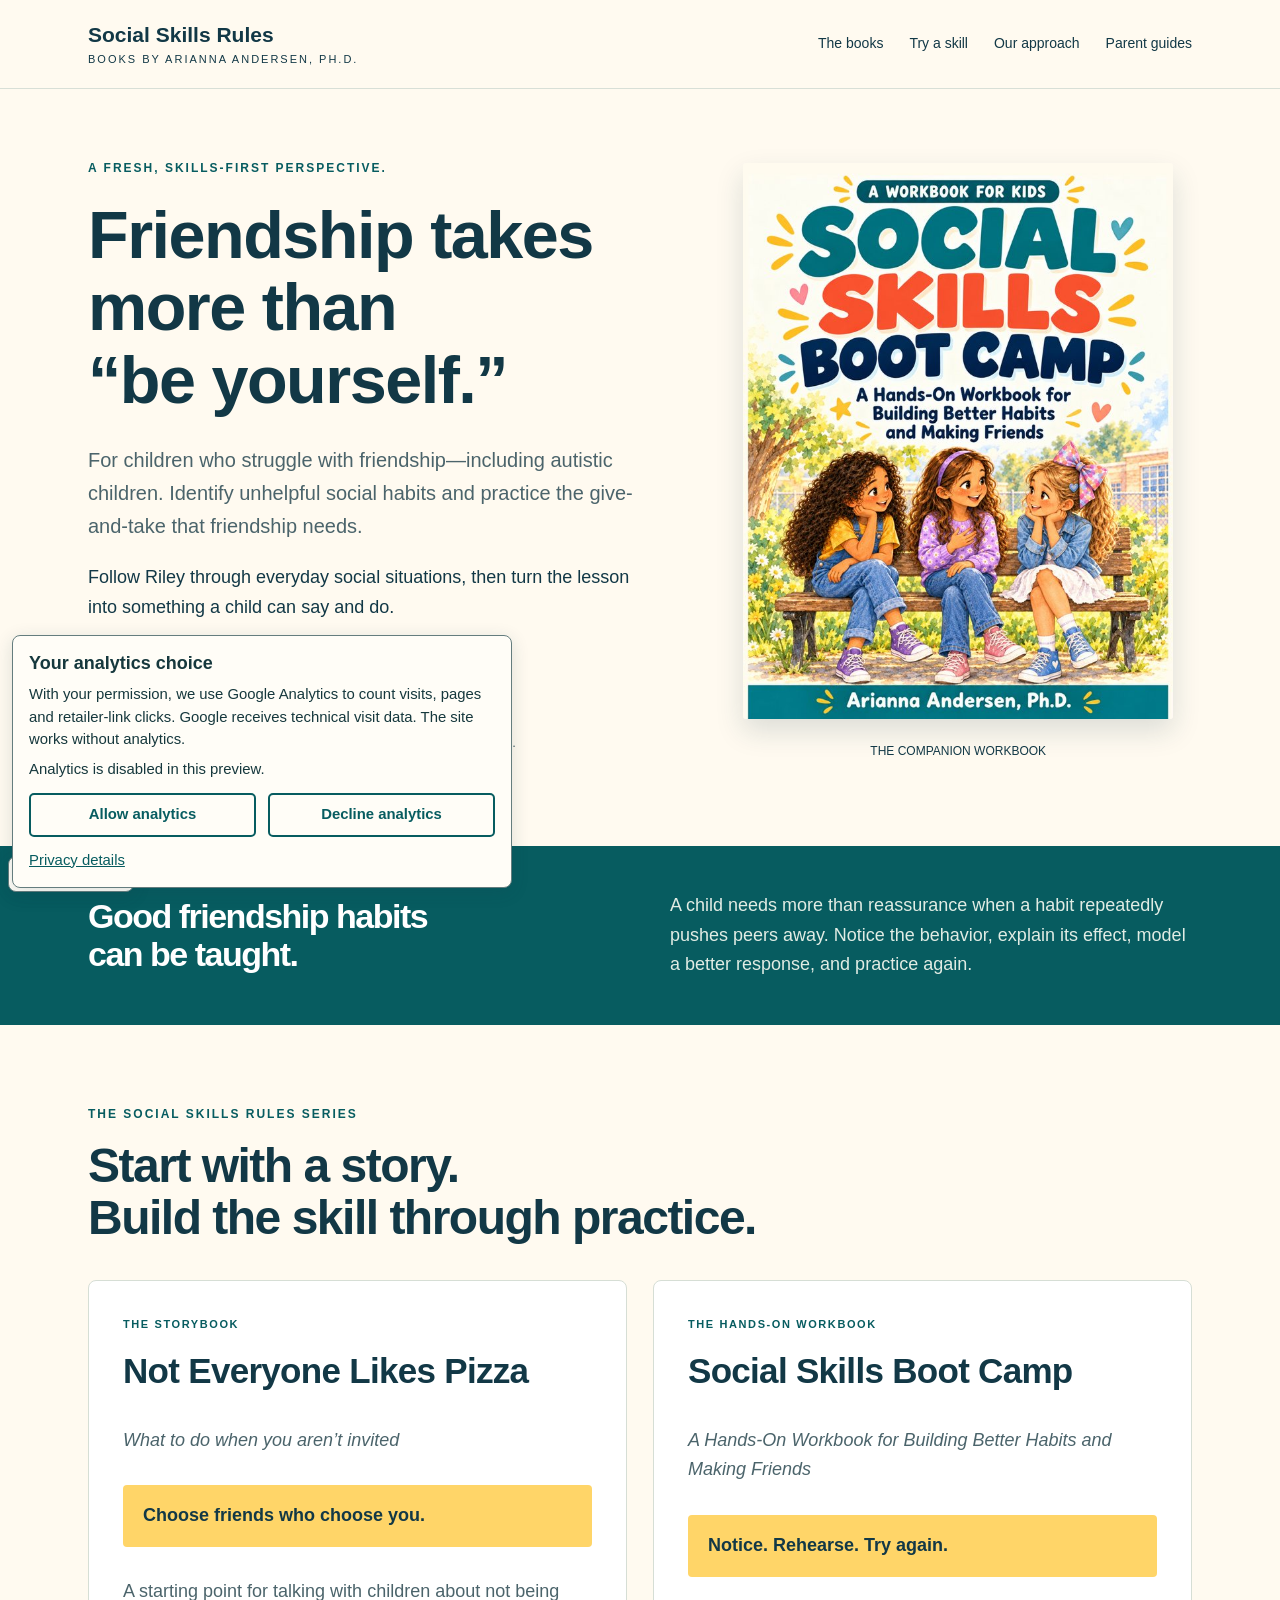
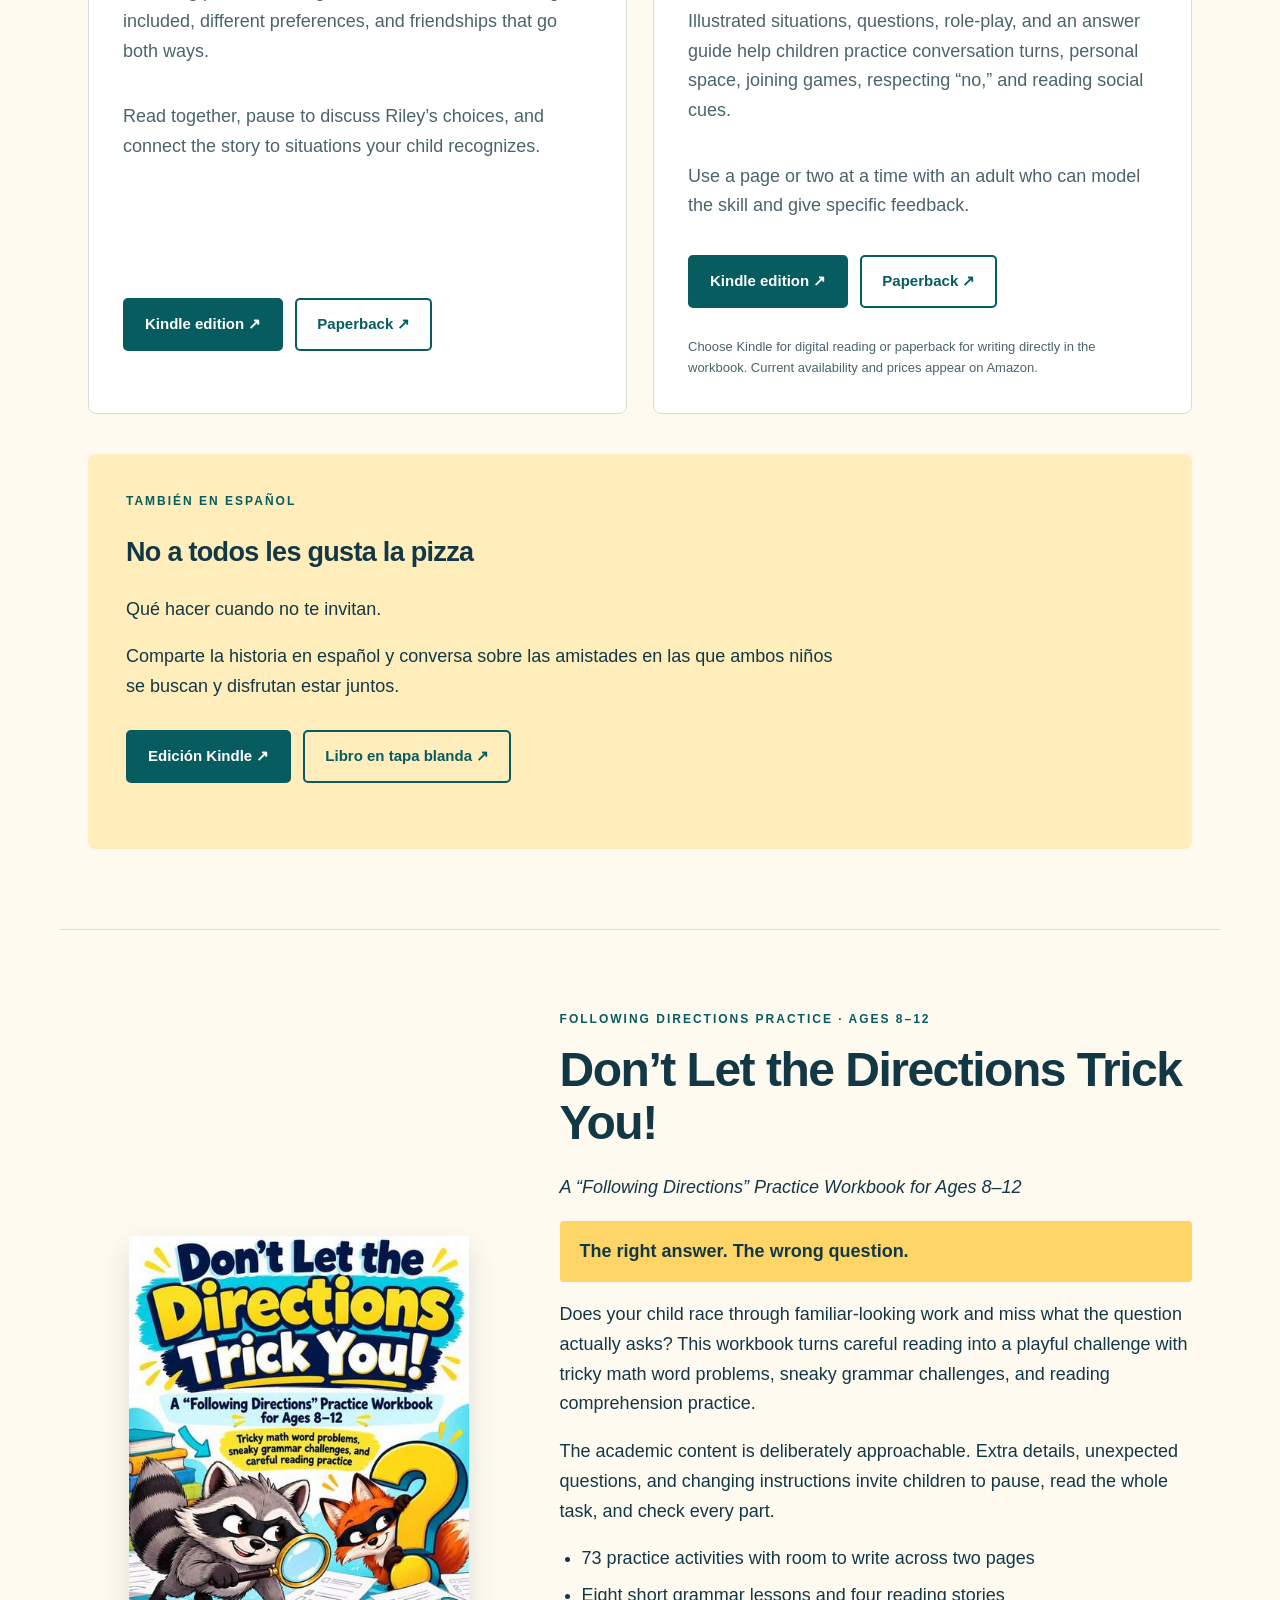
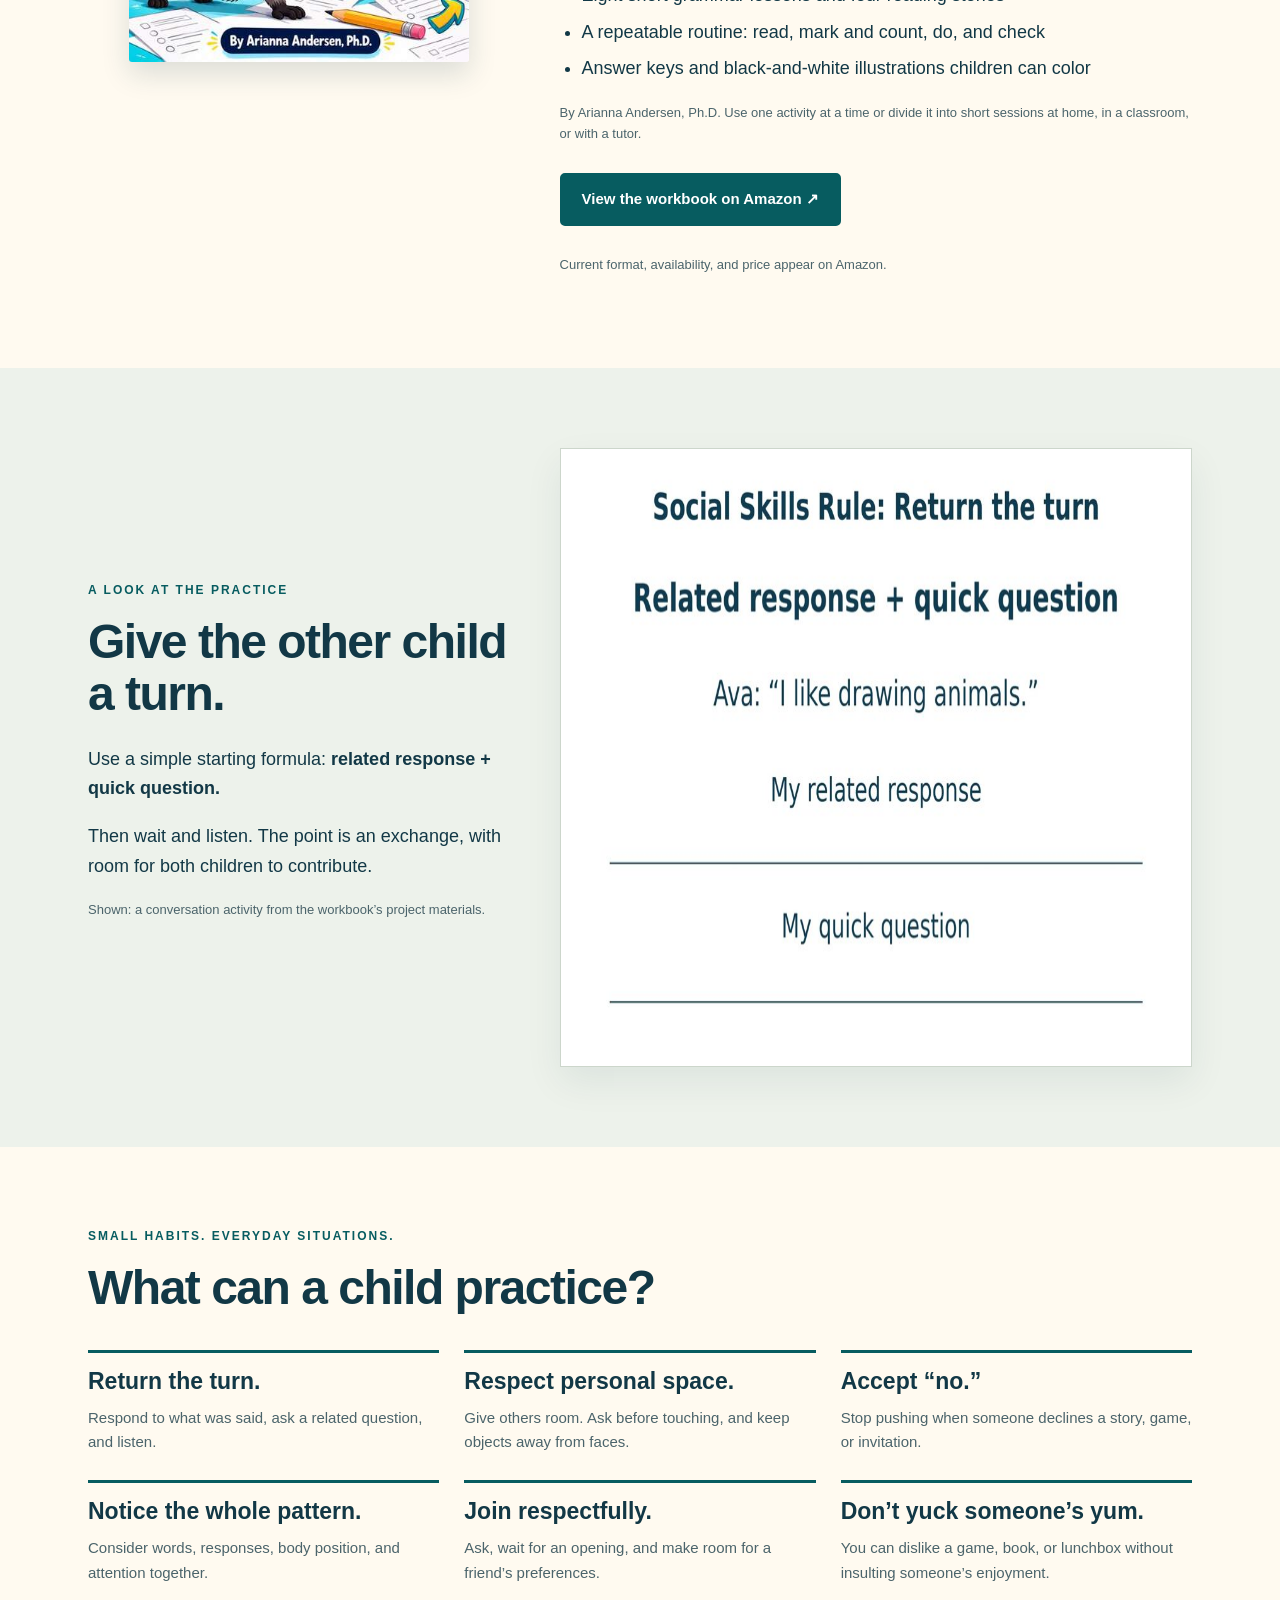
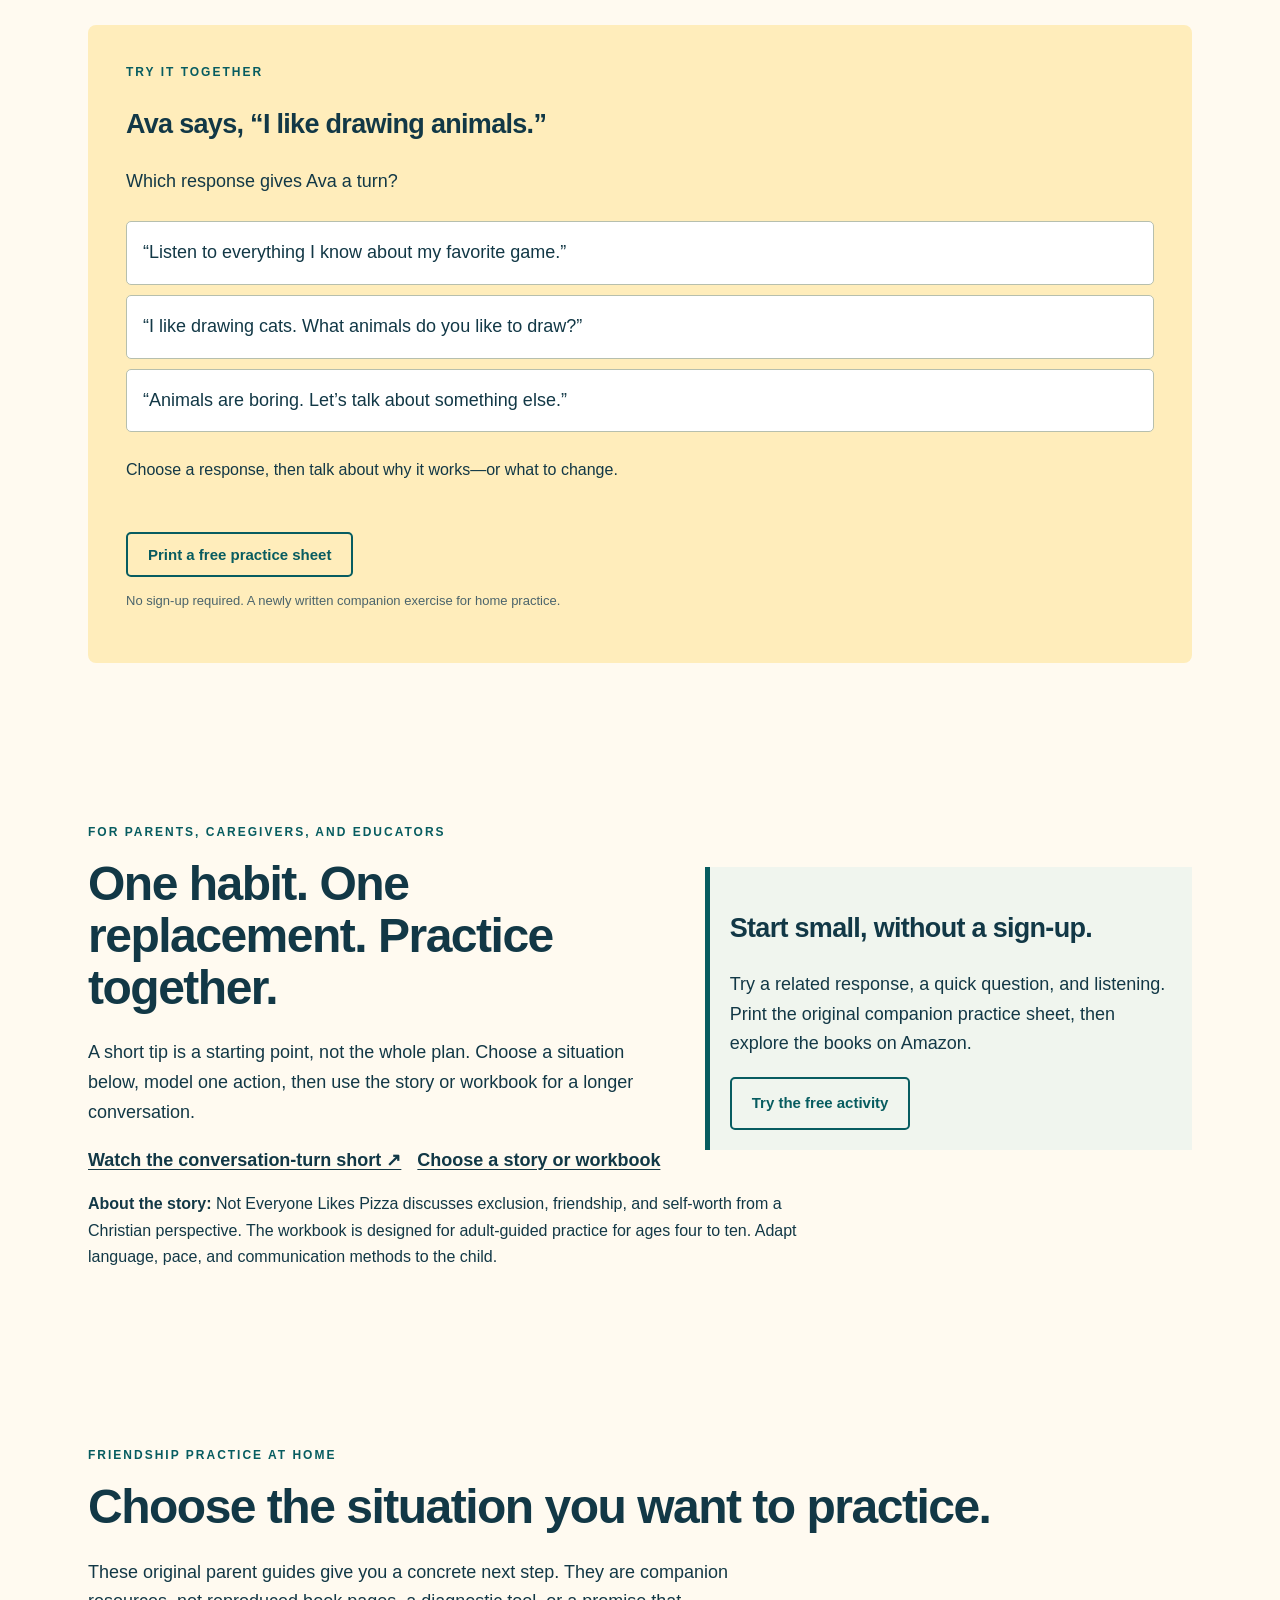
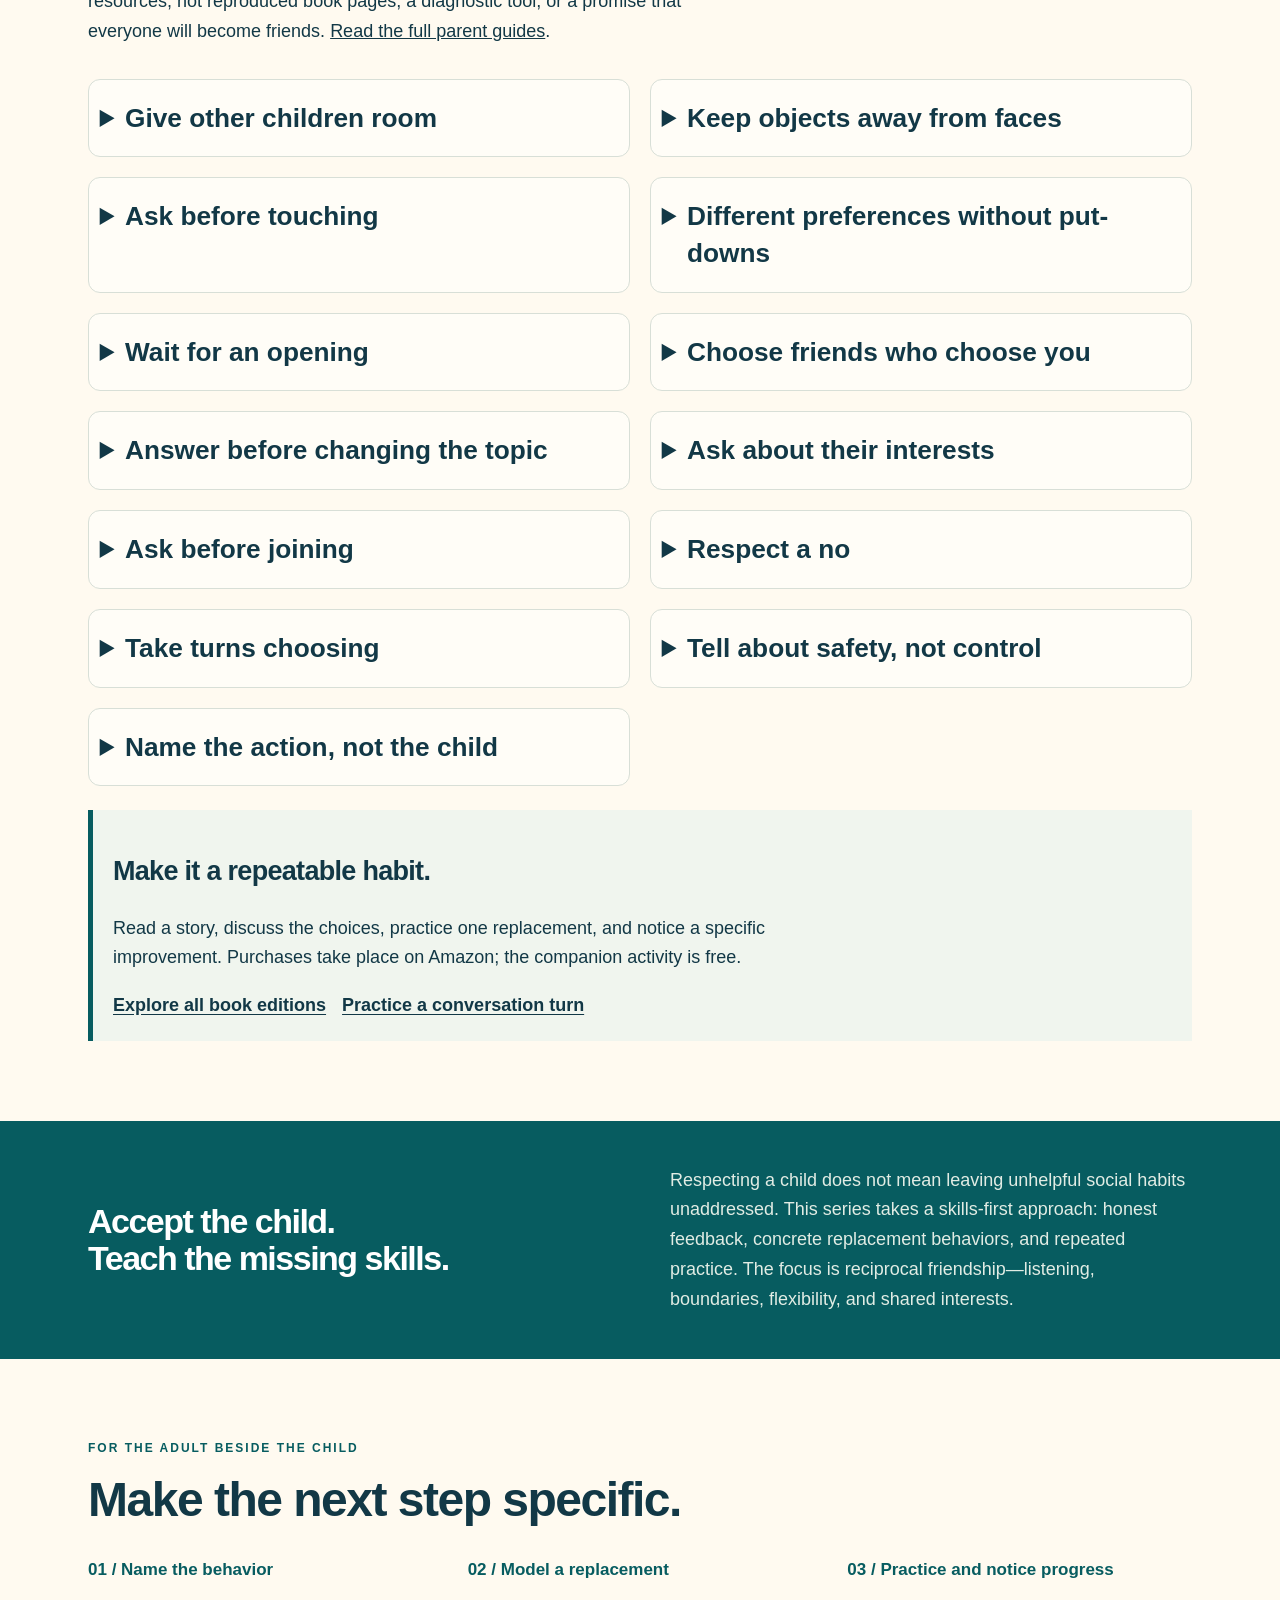
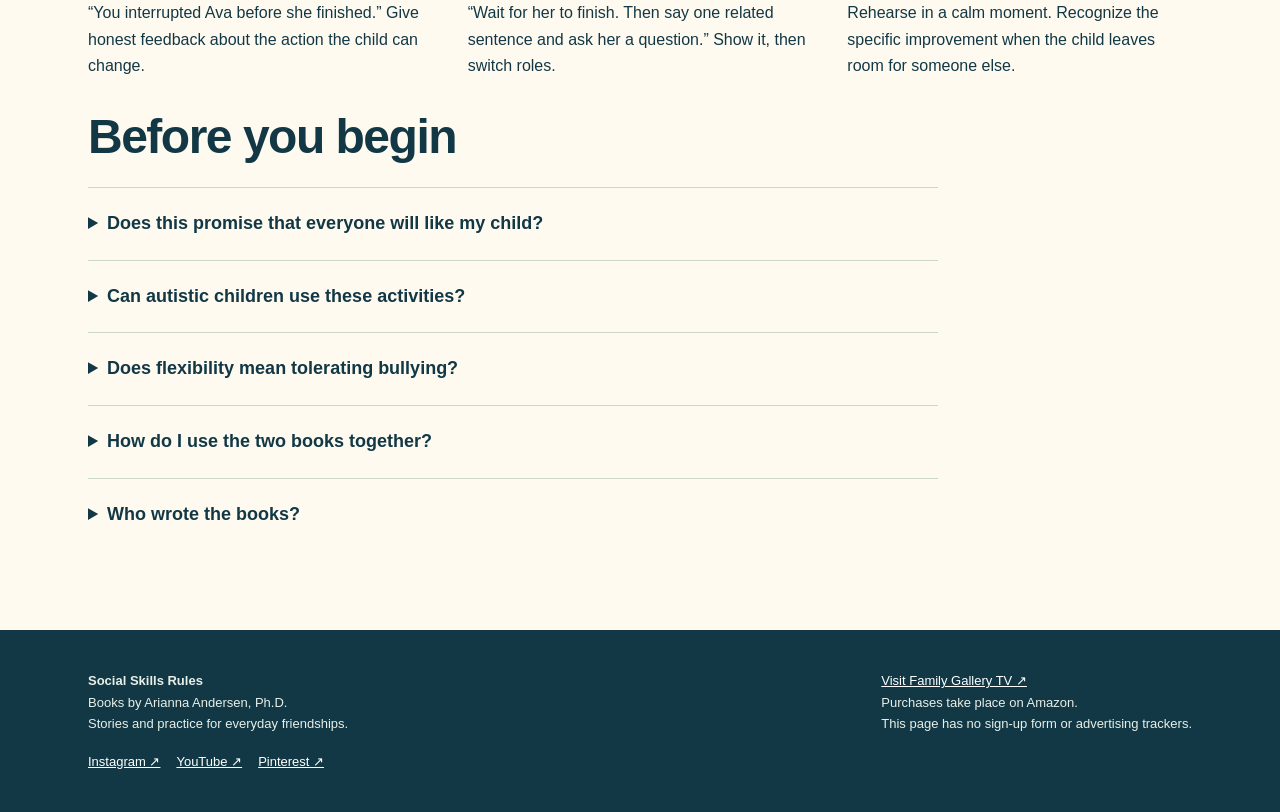
==== commit 97de1a43: "Add parent guides hub with 7 SEO articles and update sitemap Co-authored-by: Perplexity <noreply@per" ====
--- a/index.html
+++ b/index.html
@@ -23,7 +23,7 @@
  @media print{#parent-guides,#watch-practice,.social-links{display:none!important}}
  .directions-cover{display:block;max-width:340px;width:100%;height:auto;justify-self:center;box-shadow:0 12px 28px #173d4726;border-radius:3px}.directions-features{padding-left:22px}.directions-features li{margin:7px 0}.directions-workbook{border-top:1px solid var(--line)}
 </style></head><body><a href="#main" class="skip">Skip to content</a><header><nav aria-label="Main navigation"><a href="#" class="brand">Social Skills Rules<small>BOOKS BY ARIANNA ANDERSEN, PH.D.</small></a><div class="links"><a href="#books">The books</a><a href="#practice">Try a skill</a><a href="#approach">Our approach</a><a href="#parent-guides">Parent guides</a></div></nav></header><main id="main"><div class="wrap hero"><div><div class="eyebrow">A fresh, skills-first perspective.</div><h1>Friendship takes<br>more than<br>“be yourself.”</h1><p class="intro">For children who struggle with friendship—including autistic children. Identify unhelpful social habits and practice the give-and-take that friendship needs.</p><p>Follow Riley through everyday social situations, then turn the lesson into something a child can say and do.</p><div class="actions"><a class="button" href="#books">Explore the books ↓</a><a class="button secondary" href="#practice">Try a free activity</a></div><p class="note">For parents, caregivers, and educators teaching everyday friendship skills.</p></div><div class="hero-art"><img src="[data-uri]" width="650" height="841" alt="Social Skills Boot Camp cover: Riley sits on a bench between two smiling friends."><div class="caption">THE COMPANION WORKBOOK</div></div></div><section class="band" aria-labelledby="belief"><div class="wrap"><h2 id="belief">Good friendship habits<br>can be taught.</h2><p>A child needs more than reassurance when a habit repeatedly pushes peers away. Notice the behavior, explain its effect, model a better response, and practice again.</p></div></section><section class="wrap section" id="books"><div class="eyebrow">The Social Skills Rules series</div><h2>Start with a story.<br>Build the skill through practice.</h2><div class="book-grid"><article class="book"><span class="tag">The storybook</span><h3>Not Everyone Likes Pizza</h3><p><em>What to do when you aren’t invited</em></p><div class="story-mark">Choose friends who choose you.</div><p>A starting point for talking with children about not being included, different preferences, and friendships that go both ways.</p><p>Read together, pause to discuss Riley’s choices, and connect the story to situations your child recognizes.</p><div class="actions"><a class="button" href="https://www.amazon.com/dp/B0HN83W1PB" target="_blank" rel="noopener">Kindle edition ↗</a><a class="button secondary" href="https://www.amazon.com/dp/B0HN8TX1Z5" target="_blank" rel="noopener">Paperback ↗</a></div></article><article class="book"><span class="tag">The hands-on workbook</span><h3>Social Skills Boot Camp</h3><p><em>A Hands-On Workbook for Building Better Habits and Making Friends</em></p><div class="story-mark">Notice. Rehearse. Try again.</div><p>Illustrated situations, questions, role-play, and an answer guide help children practice conversation turns, personal space, joining games, respecting “no,” and reading social cues.</p><p>Use a page or two at a time with an adult who can model the skill and give specific feedback.</p><div class="actions"><a class="button" href="https://www.amazon.com/dp/B0HNTVML7V" target="_blank" rel="noopener">Kindle edition ↗</a><a class="button secondary" href="https://www.amazon.com/dp/B0HNTRT4DF" target="_blank" rel="noopener">Paperback ↗</a></div><span class="note">Choose Kindle for digital reading or paperback for writing directly in the workbook. Current availability and prices appear on Amazon.</span></article></div><div class="practice" lang="es"><div class="eyebrow">También en español</div><h3>No a todos les gusta la pizza</h3><p>Qué hacer cuando no te invitan.</p><p>Comparte la historia en español y conversa sobre las amistades en las que ambos niños se buscan y disfrutan estar juntos.</p><div class="actions"><a class="button" href="https://www.amazon.com/dp/B0HN8VNMPP" target="_blank" rel="noopener">Edición Kindle ↗</a><a class="button secondary" href="https://www.amazon.com/dp/B0HNCX178S" target="_blank" rel="noopener">Libro en tapa blanda ↗</a></div></div></section><section class="wrap section directions-workbook" id="following-directions" aria-labelledby="directions-title"><div class="preview-grid"><img class="directions-cover" src="assets/directions-trick-you-cover.jpg" width="600" height="750" loading="lazy" alt="Don’t Let the Directions Trick You! workbook cover with a masked raccoon, a fox, and a yellow question mark."><div><div class="eyebrow">Following directions practice · Ages 8–12</div><h2 id="directions-title">Don’t Let the Directions Trick You!</h2><p><em>A “Following Directions” Practice Workbook for Ages 8–12</em></p><div class="story-mark">The right answer. The wrong question.</div><p>Does your child race through familiar-looking work and miss what the question actually asks? This workbook turns careful reading into a playful challenge with tricky math word problems, sneaky grammar challenges, and reading comprehension practice.</p><p>The academic content is deliberately approachable. Extra details, unexpected questions, and changing instructions invite children to pause, read the whole task, and check every part.</p><ul class="directions-features"><li>73 practice activities with room to write across two pages</li><li>Eight short grammar lessons and four reading stories</li><li>A repeatable routine: read, mark and count, do, and check</li><li>Answer keys and black-and-white illustrations children can color</li></ul><p class="note">By Arianna Andersen, Ph.D. Use one activity at a time or divide it into short sessions at home, in a classroom, or with a tutor.</p><div class="actions"><a class="button" href="https://www.amazon.com/dp/B0HPMHGNZH" target="_blank" rel="noopener">View the workbook on Amazon ↗</a></div><p class="note">Current format, availability, and price appear on Amazon.</p></div></div></section><section class="preview section"><div class="wrap preview-grid"><div><div class="eyebrow">A look at the practice</div><h2>Give the other child a turn.</h2><p>Use a simple starting formula: <strong>related response + quick question.</strong></p><p>Then wait and listen. The point is an exchange, with room for both children to contribute.</p><p class="note">Shown: a conversation activity from the workbook’s project materials.</p></div><img src="[data-uri]